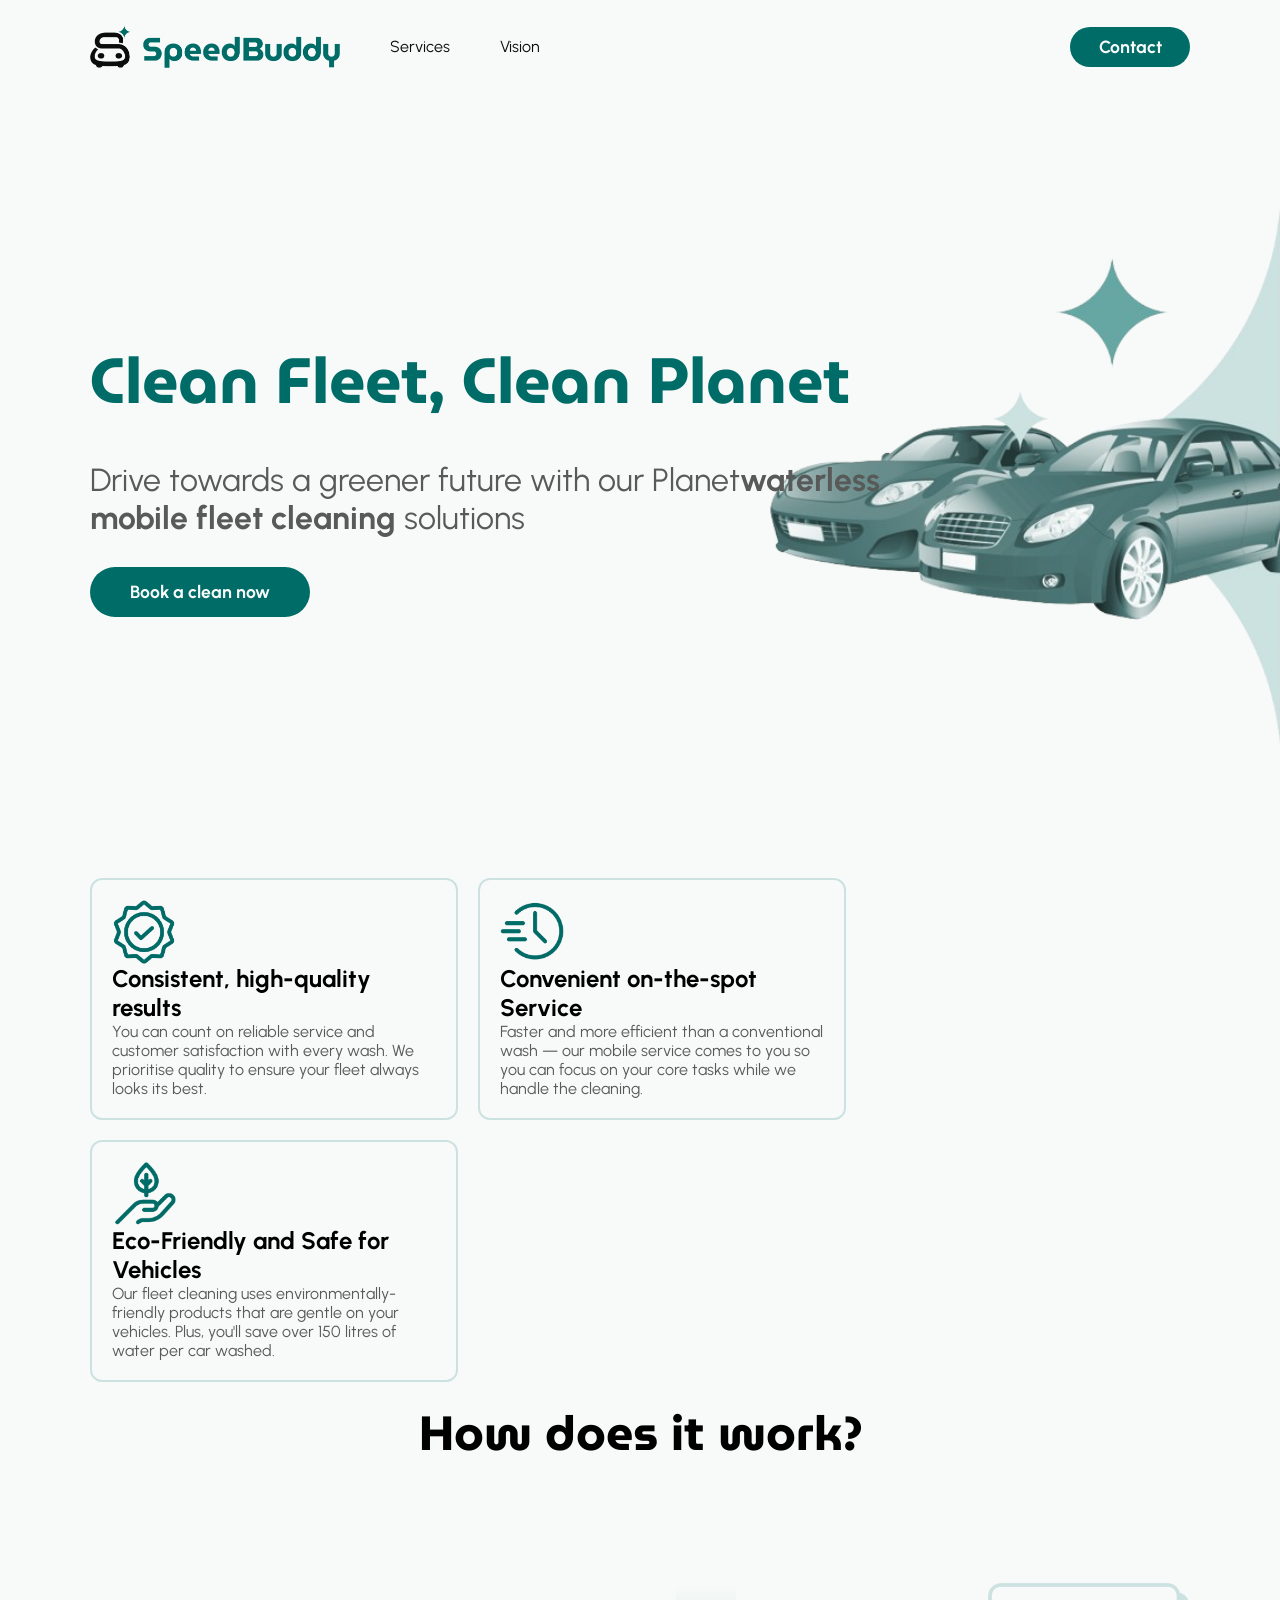
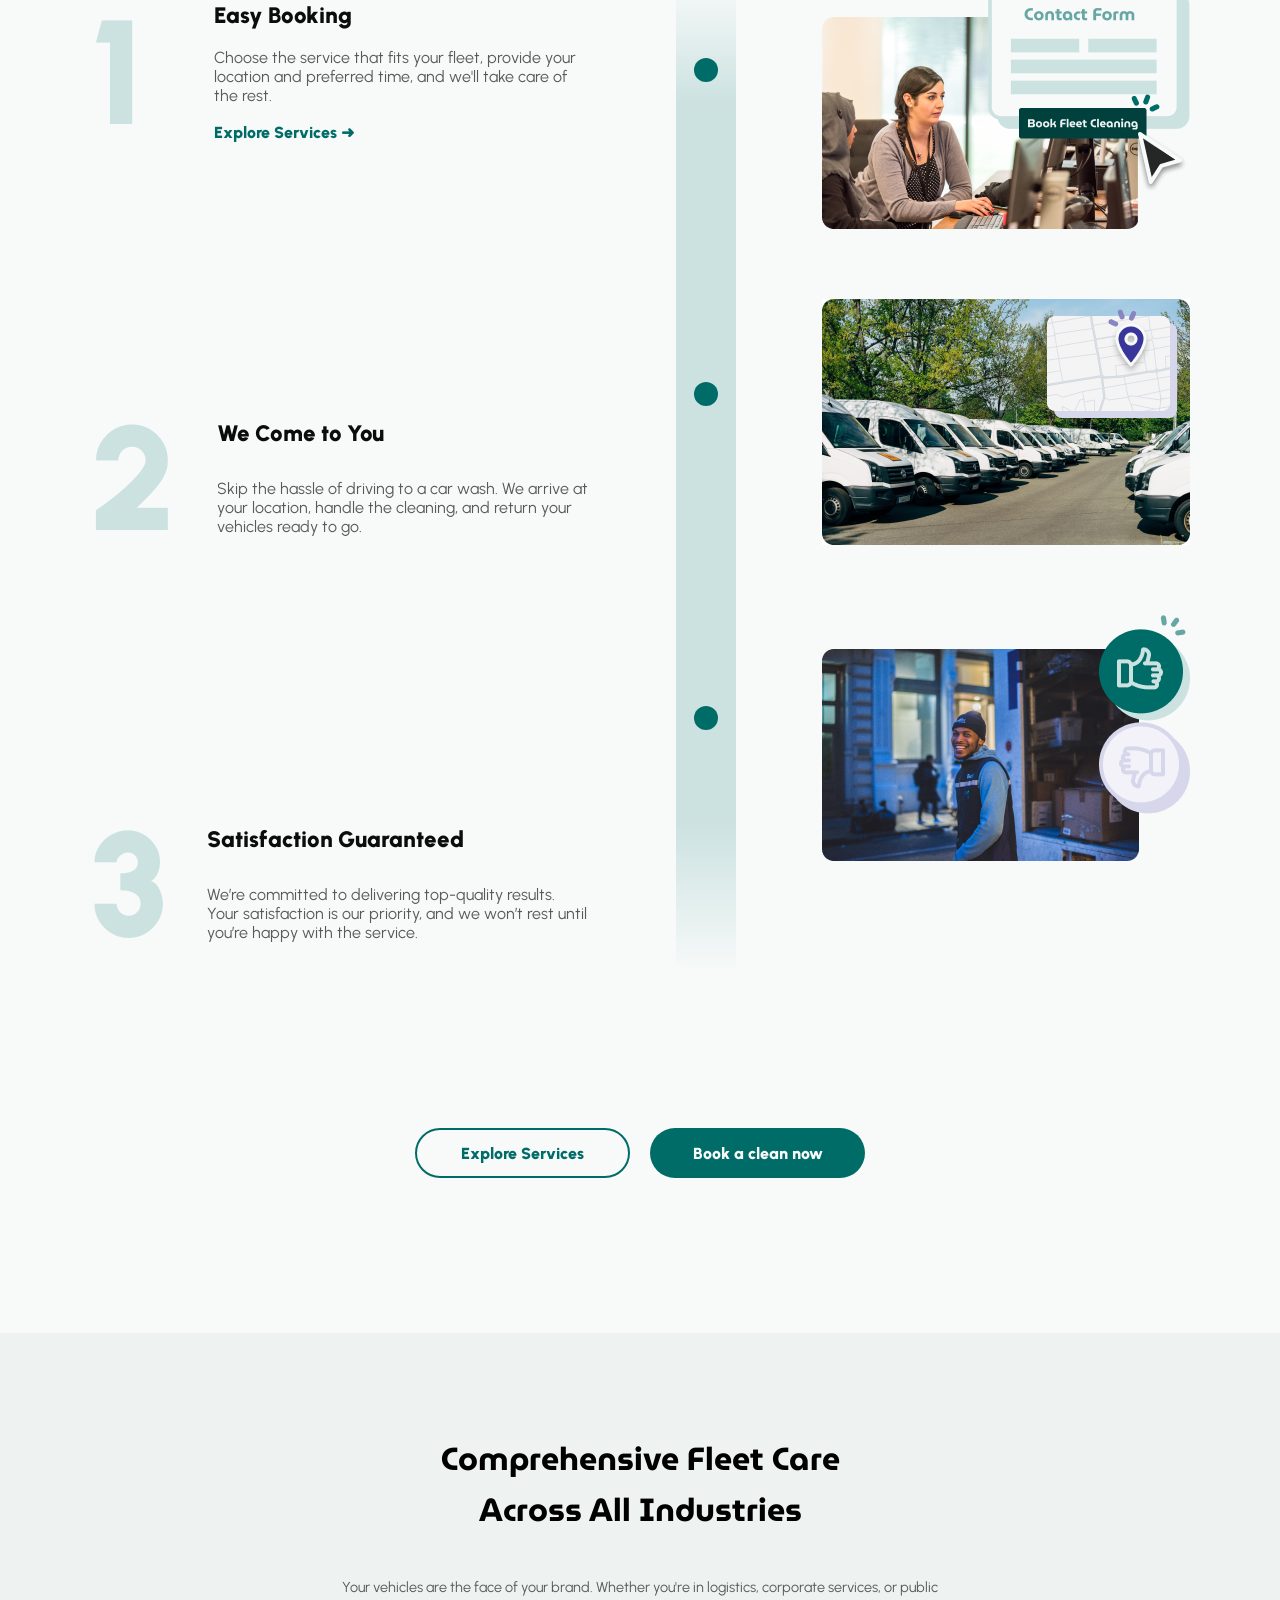
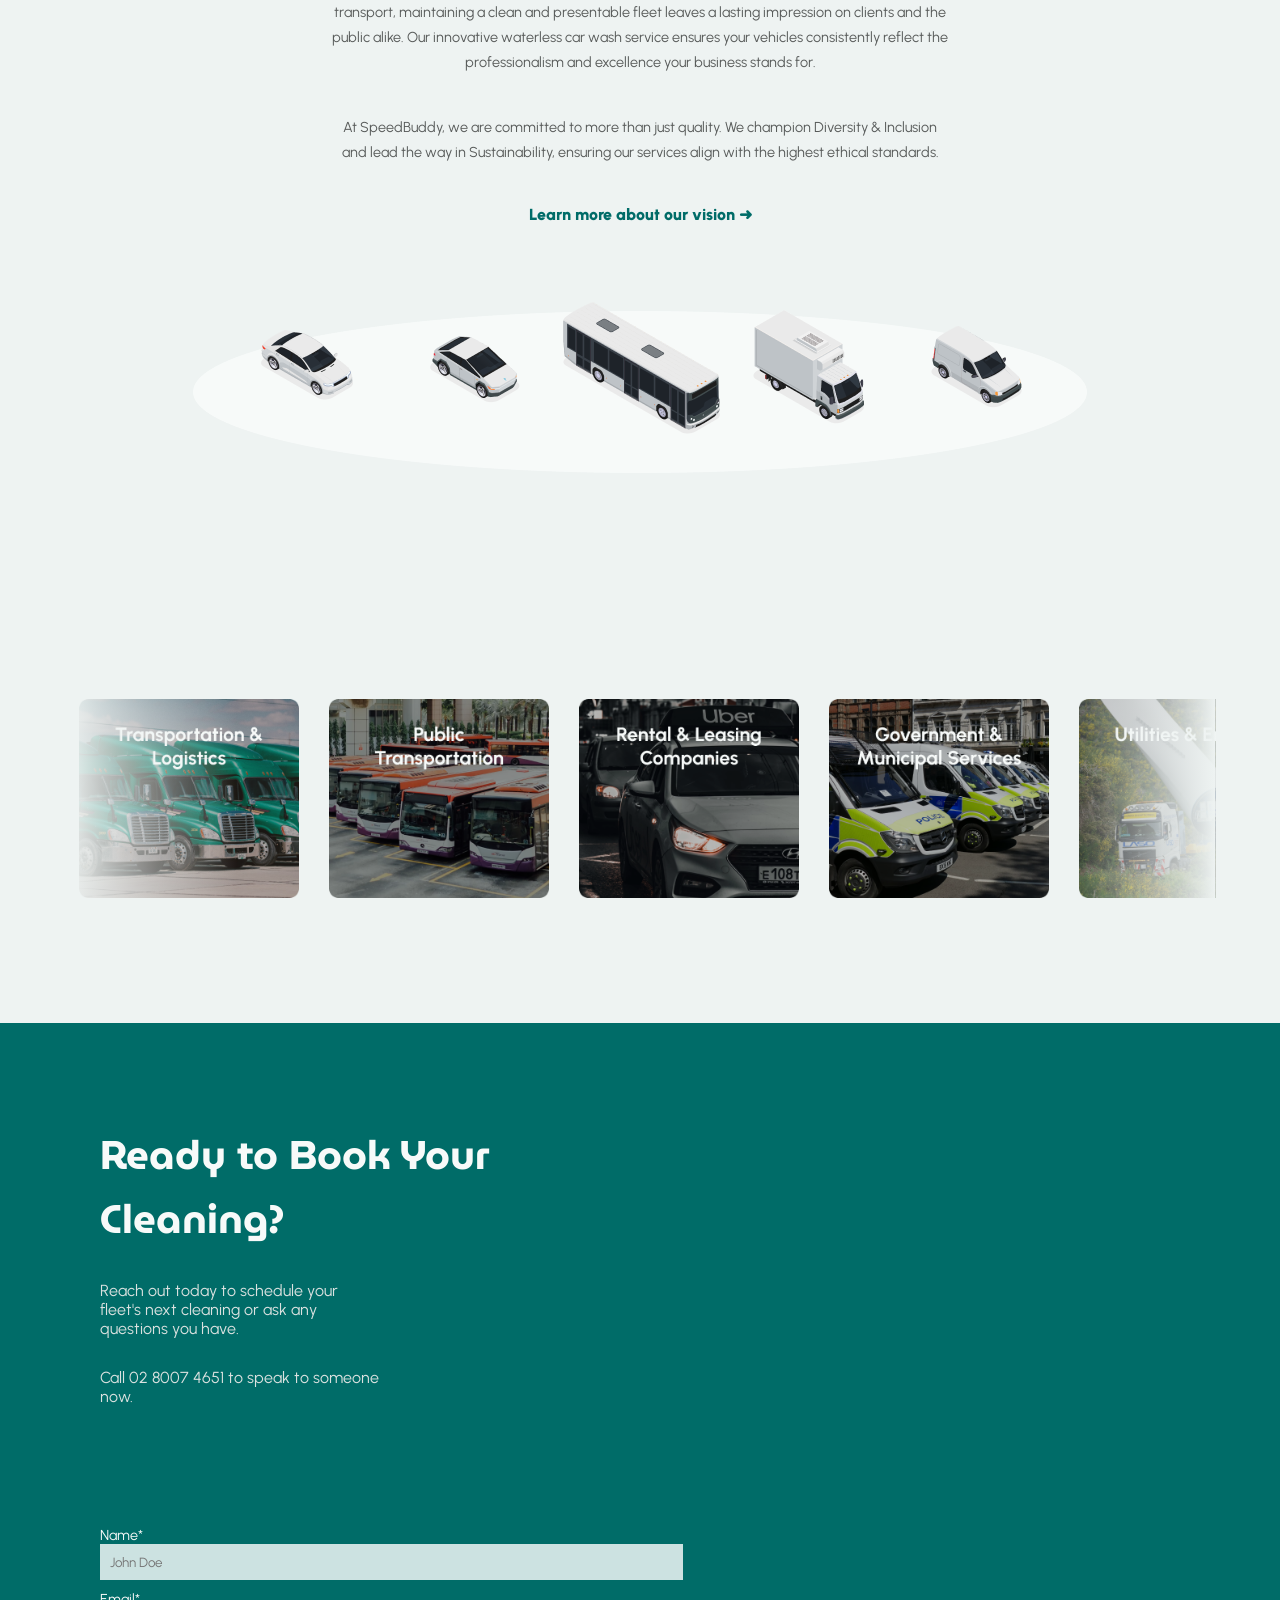
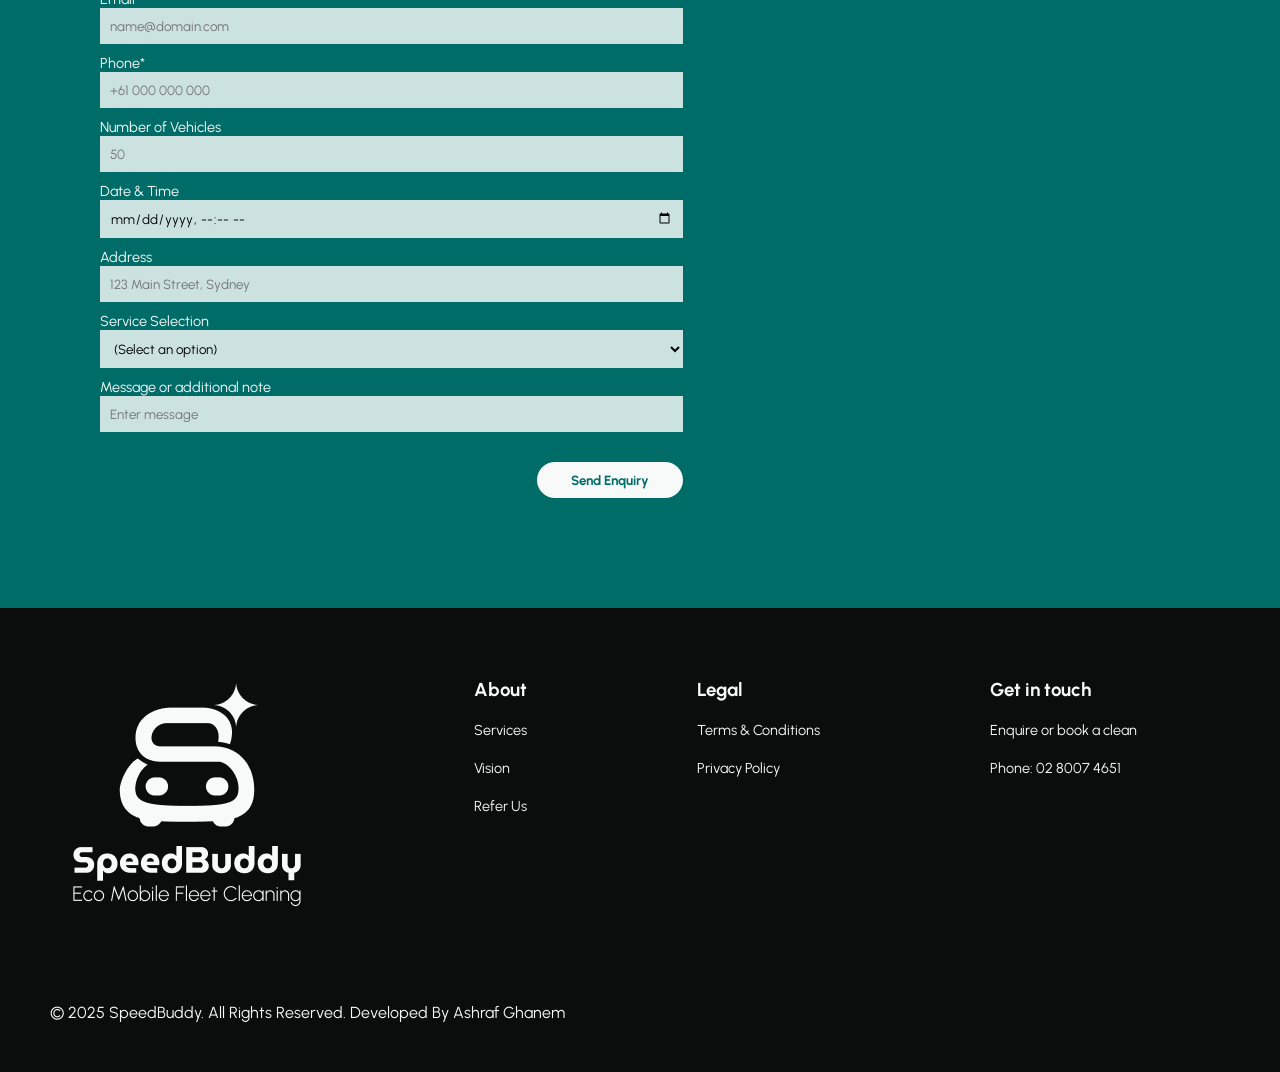
==== index.html @ 8500e8de "update copyright footer" ====
<!DOCTYPE html>
<html lang="en">
<head>
    <meta charset="UTF-8">
    <meta name="viewport" content="width=device-width, initial-scale=1.0">

    <!-- importing font from goolge fonts -->
     <!-- museoModerno AND urbanist -->
     <link rel="preconnect" href="https://fonts.googleapis.com">
     <link rel="preconnect" href="https://fonts.gstatic.com" crossorigin>
     <link href="https://fonts.googleapis.com/css2?family=MuseoModerno:ital,wght@0,100..900;1,100..900&family=Urbanist:ital,wght@0,100..900;1,100..900&display=swap" rel="stylesheet">

     <!-- css usage:
     --- font-family: "Urbanist", sans-serif;
     --- font-family: "MuseoModerno", sans-serif; -->


    <!-- main css file -->
      <link rel="stylesheet" href="CSS/index.css">

     <!-- favicon -->
      <link rel="shortcut icon" href="Assets/images/favicon.png" type="image/x-icon">

    <title>SpeedBuddy</title>
</head>
<body>
    <div id="container">
        <nav>
            <div>
                <img onclick="location.href = 'index.html';" style="cursor: pointer;" src="Assets/images/logo-colored.png" alt="SpeedBuddy-Logo">
                <ul>
                    <li><a href="Pages/services.html">Services</a></li>
                    <li><a href="Pages/vision.html">Vision</a></li>
                </ul>
            </div>
            <button onclick="location.href = 'Pages/contact.html';">Contact</button>
        </nav>

        <div id="hero">
            <div>
                <h1>Clean Fleet, Clean Planet</h1>
                <p>Drive towards a greener future with our Planet<span>waterless<br>mobile fleet cleaning</span> solutions</p>
                <button onclick="location.href = 'Pages/contact.html';">Book a clean now</button>
            </div>
            <img src="Assets/images/cars.png" alt="hero-bg" draggable="false">
        </div>

        <div id="cards">
            <div class="card">
                <img src="Assets/images/card-icon1.png" alt="card-icon">
                <h2>Consistent, high-quality results</h2>
                <p>You can count on reliable service and customer satisfaction with every wash. We prioritise quality to ensure your fleet always looks its best.</p>
            </div>
            <div class="card">
                <img src="Assets/images/card-icon2.png" alt="card-icon">
                <h2>Convenient on-the-spot Service</h2>
                <p>Faster and more efficient than a conventional wash — our mobile service comes to you so you can focus on your core tasks while we handle the cleaning.</p>
            </div>
            <div class="card">
                <img src="Assets/images/card-icon3.png" alt="card-icon">
                <h2>Eco-Friendly and Safe for Vehicles</h2>
                <p>Our fleet cleaning uses environmentally-friendly products that are gentle on your vehicles. Plus, you'll save over 150 litres of water per car washed.</p>
            </div>
        </div>

        <div id="sep">
            <h1>How does it work?</h1>
        </div>

        <div id="nums">
            <div id="texts">
                <div id="one">
                    <h1>1</h1>
                    <div>
                        <h3>Easy Booking</h3>
                        <p>Choose the service that fits your fleet, provide your location and preferred time, and we'll take care of the rest.</p>
                        <a href="Pages/services.html">Explore Services  ➜</a>
                    </div>
                </div>
                <div id="two">
                    <h1>2</h1>
                    <div>
                        <h3>We Come to You</h3>
                        <p>Skip the hassle of driving to a car wash. We arrive at your location, handle the cleaning, and return your vehicles ready to go.</p>
                    </div>
                </div>
                <div id="three">
                    <h1>3</h1>
                    <div>
                        <h3>Satisfaction Guaranteed</h3>
                        <p>We’re committed to delivering top-quality results. Your satisfaction is our priority, and we won’t rest until you’re happy with the service.</p>
                    </div>
                </div>
            </div>

            <div id="gradient">
                <div class="dot"></div>
                <div class="dot"></div>
                <div class="dot"></div>
            </div>

            <div id="images">
                <img src="Assets/images/image1.png" alt="one">
                <img src="Assets/images/image2.png" alt="two">
                <img src="Assets/images/image3.png" alt="three">
            </div>
        </div>


        <div id="mnums">
            <div id="mtexts">
                <div id="mone">
                    <img src="Assets/images/image1.png" alt="one">
                    <h1>1</h1>
                    <div>
                        <h3>Easy Booking</h3>
                        <p>Choose the service that fits your fleet, provide your location and preferred time, and we'll take care of the rest.</p>
                        <a href="Pages/services.html">Explore Services  ➜</a>
                    </div>
                </div>
                <div id="mtwo">
                    <img src="Assets/images/image2.png" alt="two">
                    <h1>2</h1>
                    <div>
                        <h3>We Come to You</h3>
                        <p>Skip the hassle of driving to a car wash. We arrive at your location, handle the cleaning, and return your vehicles ready to go.</p>
                    </div>
                </div>
                <div id="mthree">
                    <img src="Assets/images/image3.png" alt="three">
                    <h1>3</h1>
                    <div>
                        <h3>Satisfaction Guaranteed</h3>
                        <p>We’re committed to delivering top-quality results. Your satisfaction is our priority, and we won’t rest until you’re happy with the service.</p>
                    </div>
                </div>
            </div>
        </div>

        <div id="buttons">
            <button style="cursor: pointer;" onclick="location.href = 'Pages/services.html';" id="tp">Explore Services</button>
            <button style="cursor: pointer;" onclick="location.href = 'Pages/contact.html';" id="normal">Book a clean now</button>
        </div>
    </div>

    <div id="fleet">
        <h1>Comprehensive Fleet Care<br>Across All Industries</h1>
        <p>Your vehicles are the face of your brand. Whether you're in logistics, corporate services, or public transport, maintaining a clean and presentable fleet leaves a lasting impression on clients and the public alike. Our innovative waterless car wash service ensures your vehicles consistently reflect the professionalism and excellence your business stands for.</p>
        <p>At SpeedBuddy, we are committed to more than just quality. We champion Diversity & Inclusion and lead the way in Sustainability, ensuring our services align with the highest ethical standards.</p>
        <a href="Pages/vision.html">Learn more about our vision  ➜</a>
        <img src="Assets/images/v.png" alt="fleet">
    </div>

    <div id="slide-wrapper">
        <div id="slider">
            <div id="slider-track">
                <div class="slide"><img draggable="false" src="Assets/images/slide1.png" alt="slide1"></div>
                <div class="slide"><img draggable="false" src="Assets/images/slide2.png" alt="slide2"></div>
                <div class="slide"><img draggable="false" src="Assets/images/slide3.png" alt="slide3"></div>
                <div class="slide"><img draggable="false" src="Assets/images/slide4.png" alt="slide4"></div>
                <div class="slide"><img draggable="false" src="Assets/images/slide5.png" alt="slide5"></div>
                <div class="slide"><img draggable="false" src="Assets/images/slide6.png" alt="slide6"></div>
                <div class="slide"><img draggable="false" src="Assets/images/slide7.png" alt="slide7"></div>
                <div class="slide"><img draggable="false" src="Assets/images/slide8.png" alt="slide8"></div>
                <div class="slide"><img draggable="false" src="Assets/images/slide1.png" alt="slide1"></div>
                <div class="slide"><img draggable="false" src="Assets/images/slide2.png" alt="slide2"></div>
                <div class="slide"><img draggable="false" src="Assets/images/slide3.png" alt="slide3"></div>
                <div class="slide"><img draggable="false" src="Assets/images/slide4.png" alt="slide4"></div>
                <div class="slide"><img draggable="false" src="Assets/images/slide5.png" alt="slide5"></div>
                <div class="slide"><img draggable="false" src="Assets/images/slide6.png" alt="slide6"></div>
                <div class="slide"><img draggable="false" src="Assets/images/slide7.png" alt="slide7"></div>
                <div class="slide"><img draggable="false" src="Assets/images/slide8.png" alt="slide8"></div>
            </div>
        </div>
    </div>

    <div id="book">
        <div id="bookText">
            <h1>Ready to Book Your Cleaning?</h1>
            <p>Reach out today to schedule your fleet's next cleaning or ask any questions you have.</p>
            <p>Call 02 8007 4651 to speak to someone now.</p>
        </div>

        <form action="" method="post">
            <div>
                <label for="name">Name*</label>
                <input required placeholder="John Doe" type="text" name="name">
            </div>
            <div id="email-phone">
                <label for="email">Email*</label>
                <input required type="email" name="email" placeholder="name@domain.com">

                <label for="phone">Phone*</label>
                <input required type="text" placeholder="+61 000 000 000" name="phone">
            </div>
            <div id="vnum">
                <label for="numberOfVehicles">Number of Vehicles</label>
                <input type="text" name="numberOfVehicles" placeholder="50">

                <label for="datetime">Date & Time</label>
                <input type="datetime-local">
            </div>
            <div>
                <label for="address">Address</label>
                <input type="text" name="adress" placeholder="123 Main Street, Sydney">
            </div>
            <div>
                <label for="service">Service Selection</label>
                <select name="service">
                    <option value="Select an option">(Select an option)</option>
                </select>
            </div>
            <div>
                <label for="msg">Message or additional note</label>
                <input type="text" name="msg" placeholder="Enter message">
            </div>
            <input type="submit" value="Send Enquiry" name="submit">
        </form>
    </div>

    <footer>
        <div id="footerDiv">
            <img src="Assets/images/Logo-Vertical-Slogan.png" alt="logo">
            <div>
                <h3>About</h3>
                <ul>
                    <li><a href="Pages/services.html">Services</a></li>
                    <li><a href="Pages/vision.html">Vision</a></li>
                    <li>Refer Us</li>
                </ul>
            </div>
            <div>
                <h3>Legal</h3>
                <ul>
                    <li><a href="">Terms & Conditions</a></li>
                    <li><a href="">Privacy Policy</a></li>
                </ul>
            </div>
            <div>
                <h3>Get in touch</h3>
                <ul>
                    <li>Enquire or book a clean</li>
                    <li>Phone: 02 8007 4651</li>
                </ul>
            </div>
        </div>
        <p>© 2025 SpeedBuddy. All Rights Reserved. Developed By Ashraf Ghanem</p>
    </footer>
</body>
</html>
---- CSS/index.css ----
/* restore to defaults */
*{
    padding: 0;
    margin: 0;
    box-sizing: border-box;
    font-family: "Urbanist", sans-serif;
}

body{
    background-color: #F7FAF9;
}

#container{
    padding: 25px 90px 0 90px;
}

#mnums{
    display: none;
}

nav img{
    width: 250px;
}

nav{
    display: flex;
    width: 100%;
    justify-content: space-between;
    align-items: center;
}

nav div{
    display: flex;
    gap: 50px;
    align-items: center;
}

nav div ul{
    display: flex;
    list-style: none;
    gap: 50px;
    align-items: center;
}

nav a{
    color: #0A0D0C;
    font-weight: normal;
    text-decoration: none;
}

nav a:hover{
    text-decoration: underline;
}

nav button{
    color: #F7FAF9;
    background-color: #006C68;
    border: none;
    font-weight: bold;
    width: 120px;
    height: 40px;
    border-radius: 100px;
    cursor: pointer;
    font-size: 1.1em;
}

#hero{
    height: 90vh;
    display: flex;
    align-items: center;
}

#hero img{
    position: absolute;
    width: 40%;
    right: 0;
}

#hero h1{
    font-family: "MuseoModerno", sans-serif;
    color: #006C68;
    font-weight: bold;
    font-size: 4em;
    z-index: 2;
}

#hero p{
    font-size: 2em;
    color: #575A59;
    z-index: 2;
}

#hero p span{
    font-weight: bold;
}

#hero button{
    color: #F7FAF9;
    background-color: #006C68;
    border: none;
    font-weight: bold;
    width: 220px;
    height: 50px;
    border-radius: 100px;
    cursor: pointer;
    font-size: 1.1em;
}

#hero div{
    display: flex;
    flex-direction: column;
    gap: 30px;
}

#cards{
    width: 100%;
    height: 45vh;
    display: flex;
    gap: 20px;
    flex-wrap: wrap;
}

.card{
    border: 2px solid #CCE2E1;
    padding: 20px;
    border-radius: 12px;
    width: 368px;
    display: flex;
    flex-direction: column;
    justify-content: space-between;
}

.card img{
    width: 64px;
}

.card h1{
    color: #0A0D0C;
}

.card p{
    color: #575A59;
}

#sep{
    height: 300px;
    display: flex;
    justify-content: center;
    align-items: center;
}

#sep h1{
    font-family: "MuseoModerno", sans-serif;
    font-size: 3em;
}

#nums{
    display: flex;
    justify-content: space-between;
}

#one, #two, #three{
    display: flex;
    width: 500px;
}

#texts h1{
    user-select: none;
    color: #CCE2E1;
    font-weight: 900;
    font-size: 148px;
}

#texts p{
    color: #575A59;
}

#texts h3{
    color: #0A0D0C;
    font-weight: 900;
    font-size: 1.4em;
}

#texts{
    display: flex;
    flex-direction: column;
    justify-content: space-between;
}

#one div{
    display: flex;
    flex-direction: column;
    justify-content: space-evenly;
    margin-left: 70px;
}

#two div{
    display: flex;
    flex-direction: column;
    justify-content: space-evenly;
    margin-left: 40px;
}

#three div{
    display: flex;
    flex-direction: column;
    justify-content: space-evenly;
    margin-left: 40px;
}

#images img{
    width: 368px;
    height: 246px;
}

#gradient{
    background: rgb(204,226,225);
    background: linear-gradient(0deg, rgba(204,226,225,0) 0%, rgba(204,226,225,1) 15%, rgba(204,226,225,1) 88%, rgba(204,226,225,0) 100%);
    height: 110vh;
    width: 60px;
    display: flex;
    flex-direction: column;
    align-items: center;
    gap: 290px;
    padding-top: 70px;
}

#images{
    display: flex;
    flex-direction: column;
    gap: 70px;
}

.dot{
    width: 24px;
    height: 24px;
    background-color: #006C68;
    margin: 5px;
    border-radius: 100px;
}

#mnums a{
    color: #006C68;
    text-decoration: none;
    font-weight: 900;
}

#nums a{
    color: #006C68;
    text-decoration: none;
    font-weight: 900;
}

#buttons{
    display: flex;
    width: 100%;
    height: 40vh;
    justify-content: center;
    align-items: center;
    gap: 20px;
    flex-wrap: wrap;
}

#buttons #normal{
    background-color: #006C68;
    border: none;
    border-radius: 100px;
    color: #F7FAF9;
    width: 215px;
    height: 50px;
    font-weight: 900;
    font-size: 1em;
}

#buttons #tp{
    background-color: transparent;
    border: solid 2px #006C68;
    border-radius: 100px;
    color: #006C68;
    width: 215px;
    height: 50px;
    font-weight: 900;
    font-size: 1em;
}

#fleet{
    background-color: #EEF3F2;
    display: flex;
    justify-content: center;
    align-items: center;
    flex-direction: column;
    padding: 100px 200px;
    gap: 40px;
    text-align: center;
}

#fleet h1{
    font-family: "MuseoModerno", sans-serif;
}

#fleet p{
    color: #575A59;
    width: 70%;
    line-height: 25px;
    font-size: .9em;
}

#fleet a{
    color: #006C68;
    text-decoration: none;
    font-weight: 900;
}

#slide-wrapper{
    display: grid;
    place-items: center;
    background-color: #eef3f2;
    min-height: 50vh;
}

#slider{
    display: grid;
    place-items: center;
    position: relative;
    width: 90%;
    height: 250px;
    overflow: hidden;
}

#slider-track{
    display: flex;
    width: calc(250px * 16);
    animation: scroll 40s linear infinite;
}

.slide{
    height: 200px;
    width: 250px;
    display: flex;
    align-items: center;
    padding: 15px;
}

.slide img{
    width: 100%;
}

#slider::before, #slider::after{
    background: linear-gradient(to right, rgba(238, 243, 242, 1) 0%, rgba(238, 243, 242, 0) 100%);
    content: "";
    height: 100%;
    position: absolute;
    width: 15%;
    z-index: 3;
}

#slider::before{
    left: 0;
    top: 0;
}

#slider::after{
    right: 0;
    top: 0;
    transform: rotate(180deg);
}

@keyframes scroll {
    0%{
        transform: translateX(0);
    }

    100%{
        transform: translateX(calc(-250px * 8));
    }
}

#book{
    background-color: #006C68;
    color: #F7FAF9;
    display: flex;
    padding: 100px;
    gap: 120px;
    flex-wrap: wrap;
}

#book #bookText{
    width: 400px;
    display: flex;
    flex-direction: column;
    gap: 30px;
}

#bookText h1{
    font-family: "MuseoModerno", sans-serif;
    font-size: 2.5em;
}

#bookText p{
    width: 70%;
    color: #DBE2E0;
}

form{
    display: flex;
    flex-direction: column;
    width: 54%;
}

form div{
    display: flex;
    flex-direction: column;
    width: 100%;
}

form input, select{
    margin-bottom: 10px;
    background-color: #CCE2E1;
    border: none;
    padding: 10px;
}

form label{
    color: #F7FAF9;
    font-size: .9em;
}

input[type=submit]{
    color: #006C68;
    font-weight: bold;
    background-color: #F7FAF9;
    border-radius: 100px;
    cursor: pointer;
    width: 25%;
    margin-top: 20px;
    position: relative;
    left: 75%;
}

footer{
    background-color: #0A0D0C;
    color: #F7FAF9;
    display: flex;
    flex-direction: column;
    gap: 70px;
    padding: 50px;
}

#footerDiv{
    display: flex;
    flex-wrap: wrap;
    gap: 130px;
}

#footerDiv div{
    padding: 20px;

}

#footerDiv ul li{
    list-style: none;
    margin-top: 20px;
    color: #F7FAF9;
    font-size: 0.9em;
}

#footerDiv ul li a{
    color: #F7FAF9;
    text-decoration: none;
}








@media only screen and (max-width:900px) {
    #container{
        padding: 18px;
    }

    nav img{
        width: 150px;
    }

    nav div ul{
        display: none;
    }

    #hero h1{
        font-size: 2.5em;
        text-align: center;
    }

    #hero p{
        font-size: 1.2em;
        text-align: center;
    }

    #hero div{
        justify-content: center;
        align-items: center;
    }

    #hero img{
        top: 72%;
        width: 300px;
    }

    #cards{
        margin-top: 100px;
    }

    #sep{
        margin-top: 500px;
    }

    #sep h1{
        font-size: 2.3em;
    }

    #nums{
        display: none;
    }

    #mnums{
        display: flex;
    }

    #mone div{
        display: flex;
        flex-direction: column;
        justify-content: space-evenly;
        margin-left: 40px;
        margin-top: 13px;
        margin-bottom: 50px;
    }
    
    #mtwo div{
        display: flex;
        flex-direction: column;
        justify-content: space-evenly;
        margin-left: 50px;
        margin-top: 13px;
        margin-bottom: 50px;
    }
    
    #mthree div{
        display: flex;
        flex-direction: column;
        justify-content: space-evenly;
        margin-left: 40px;
        margin-top: 13px;
        margin-bottom: 50px;
    }

    
    #mtexts h1{
        user-select: none;
        color: #CCE2E1;
        font-weight: 900;
        font-size: 64px;
        position: absolute;
    }
    
    #mtexts p{
        color: #575A59;
        width: 250px;
        padding: 10px 0 10px 0;
    }
    
    #mtexts h3{
        color: #0A0D0C;
        font-weight: 900;
        font-size: 1.4em;
    }

    #mtexts img{
        width: 328px;
        height: 219px;
    }

    #fleet{
        padding: 20px 0 0 0;
    }

    #fleet h1{
        font-size: 1.2em;
    }

    #fleet img{
        width: 90%;
    }

    #book{
        padding: 20px;
    }

    form{
        width: 100%;
    }

    input[type=submit]{
        width: 100%;
        left: 0;
    }

    #footerDiv{
        gap: 20px;
    }
}
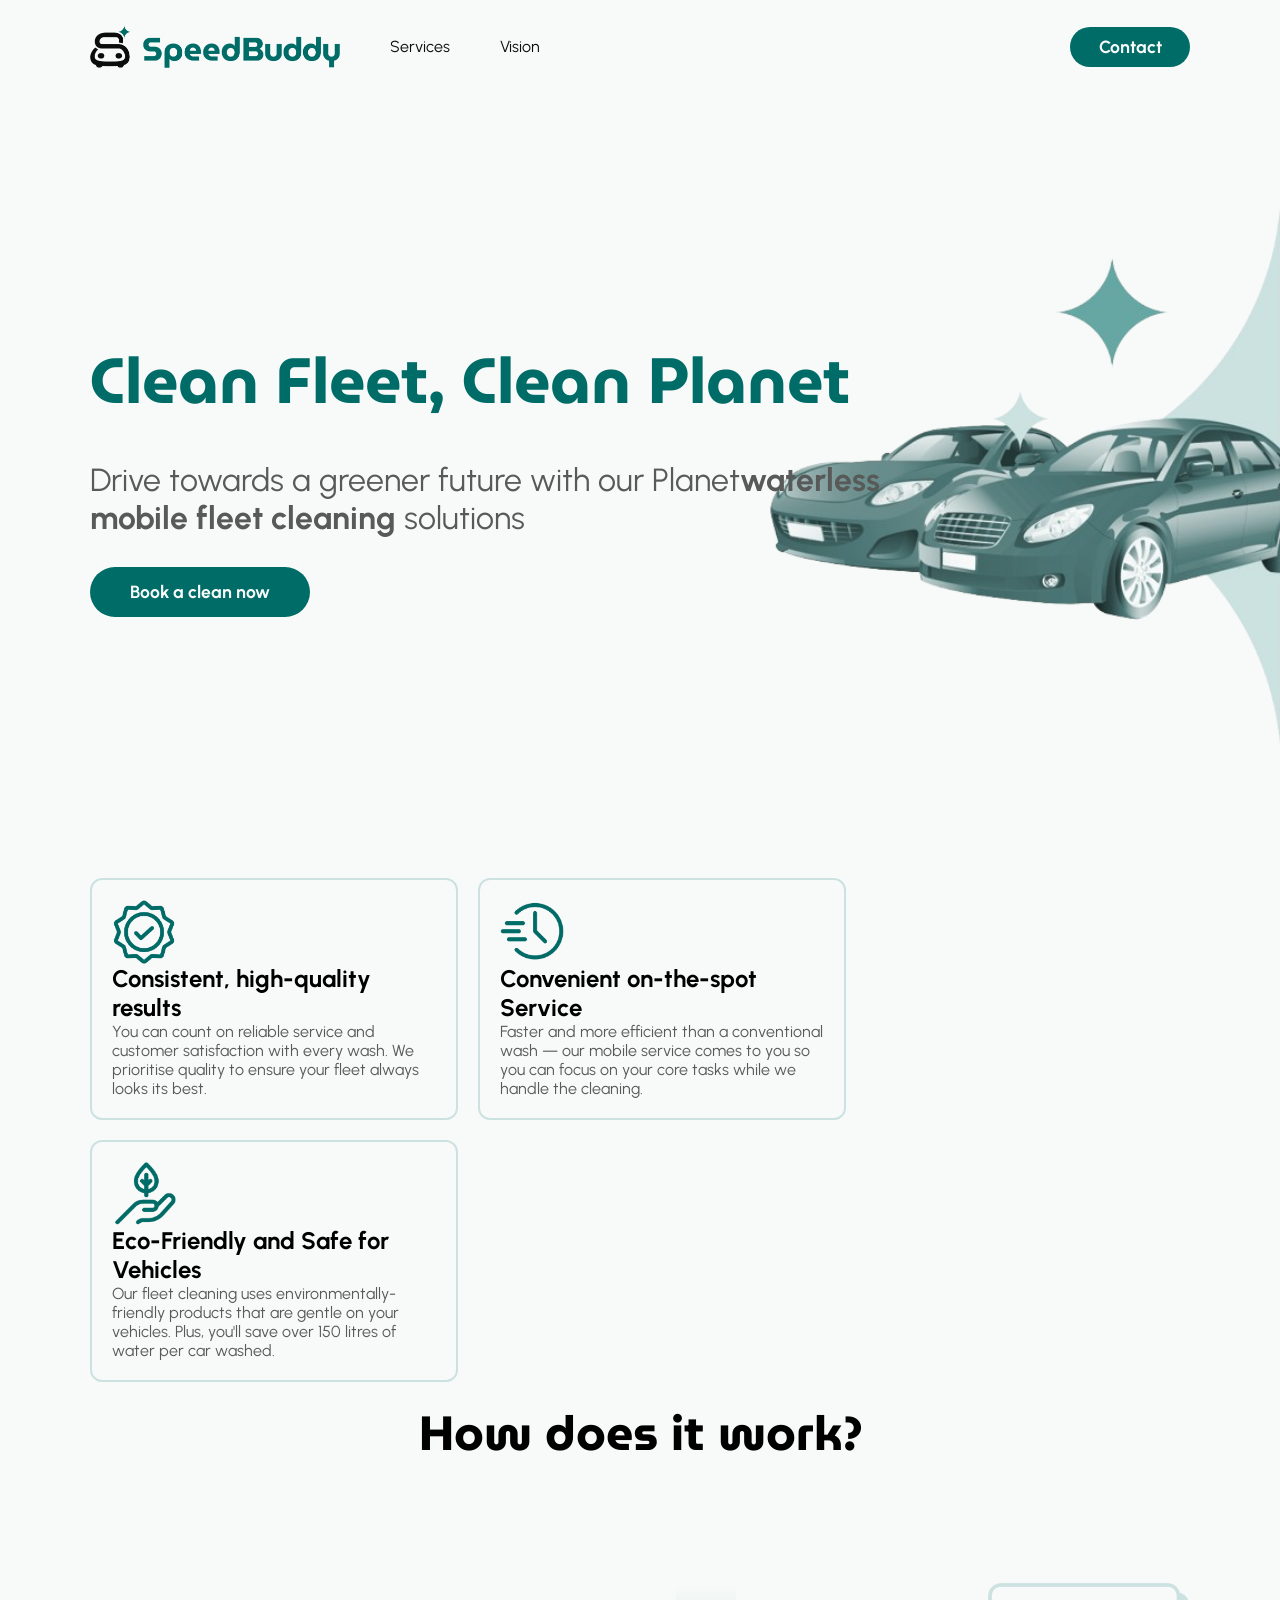
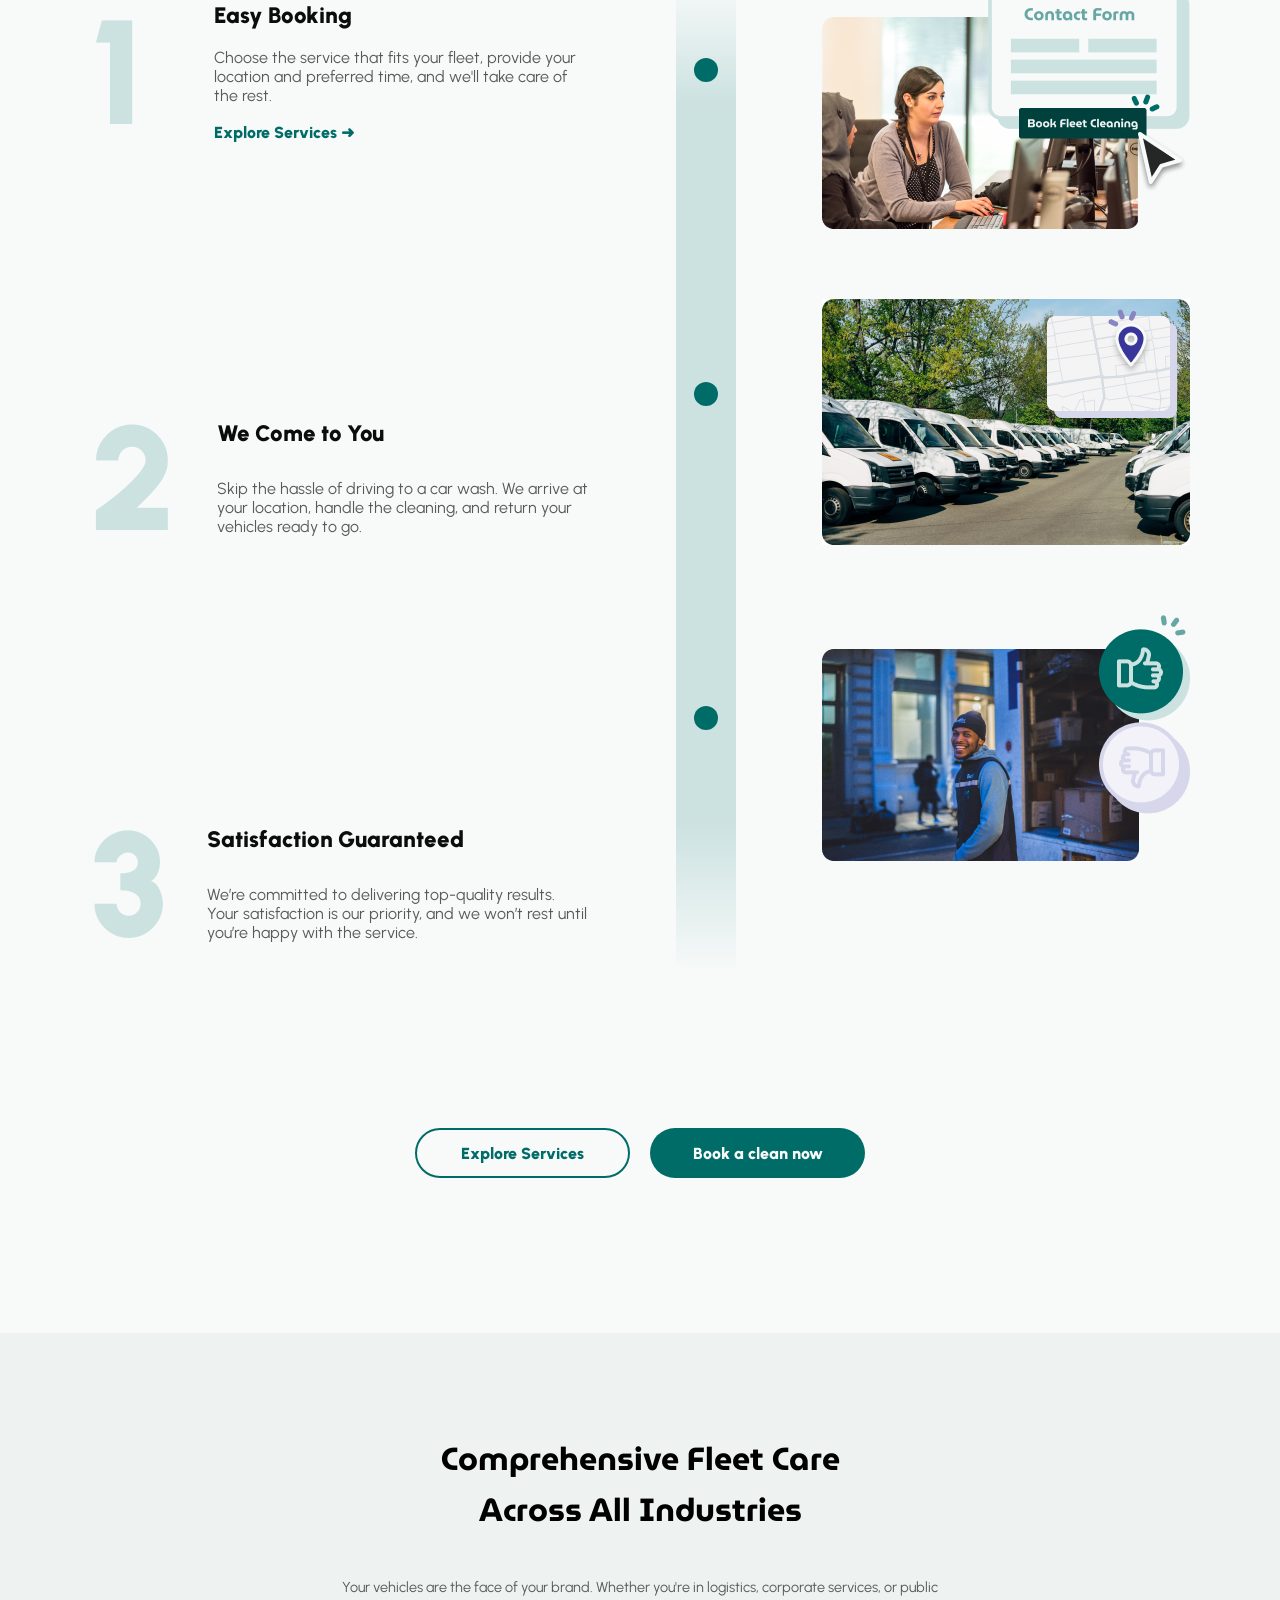
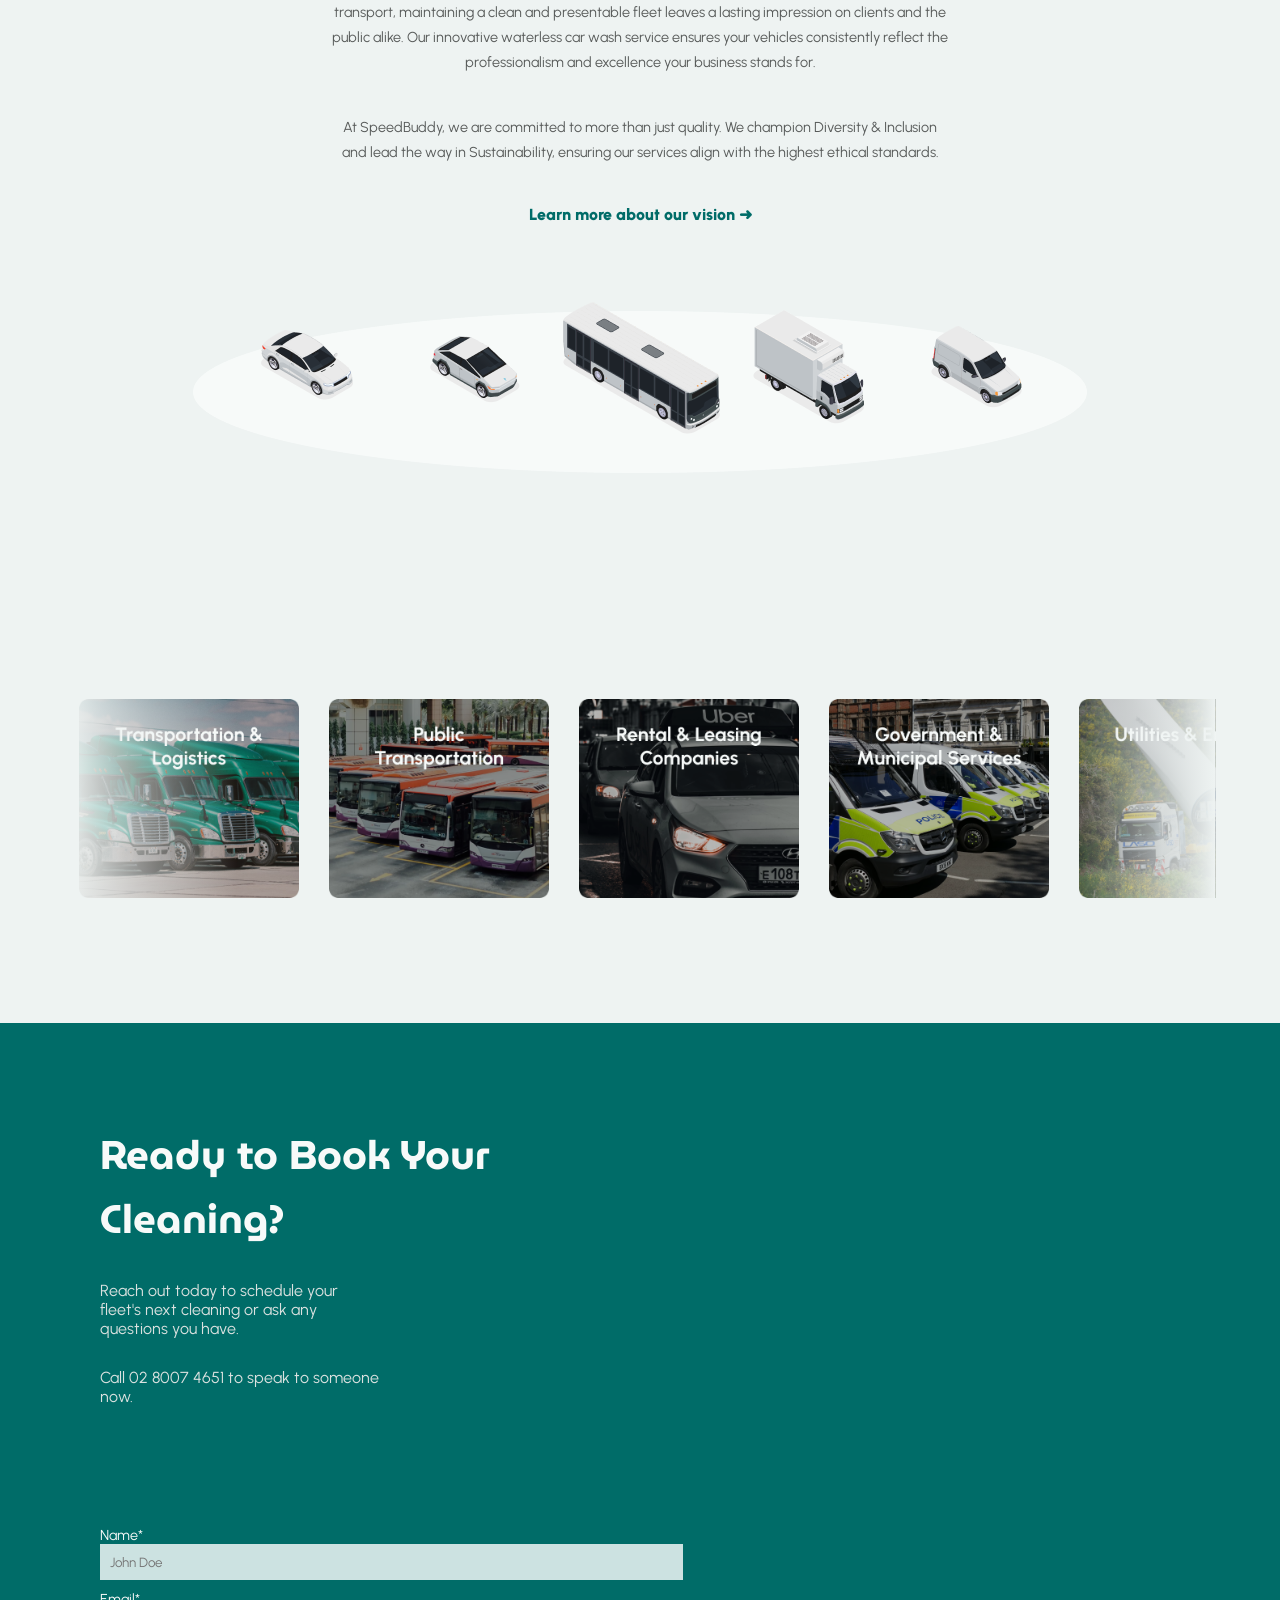
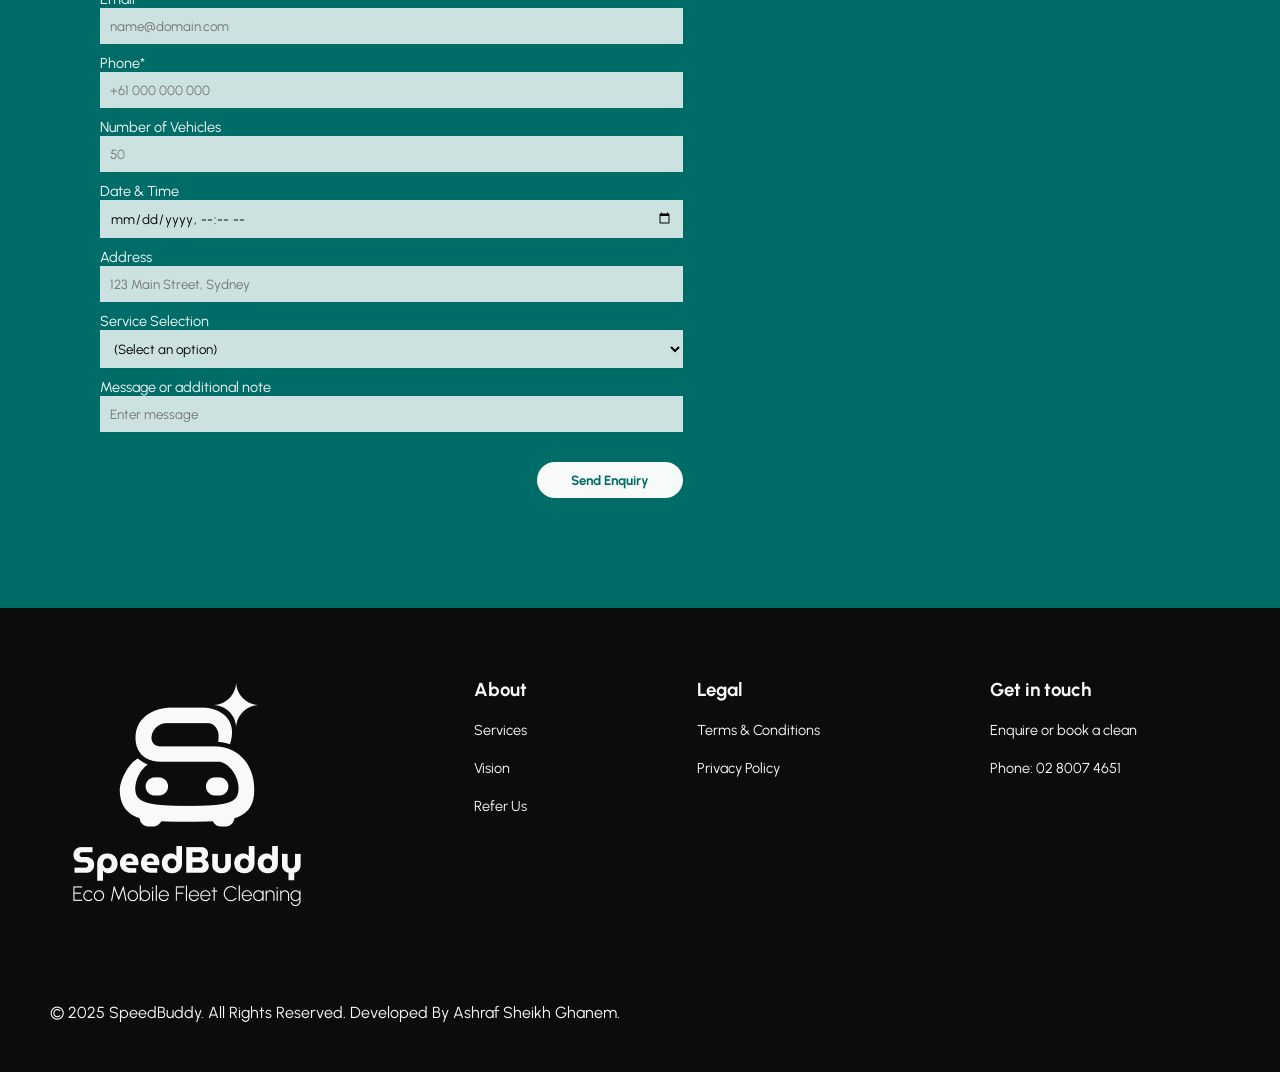
==== commit e09b29fa: "updateFooter copyright" ====
--- a/index.html
+++ b/index.html
@@ -244,7 +244,7 @@
                 </ul>
             </div>
         </div>
-        <p>© 2025 SpeedBuddy. All Rights Reserved. Developed By Ashraf Ghanem</p>
+        <p>© 2025 SpeedBuddy. All Rights Reserved. Developed By Ashraf Sheikh Ghanem.</p>
     </footer>
 </body>
 </html>
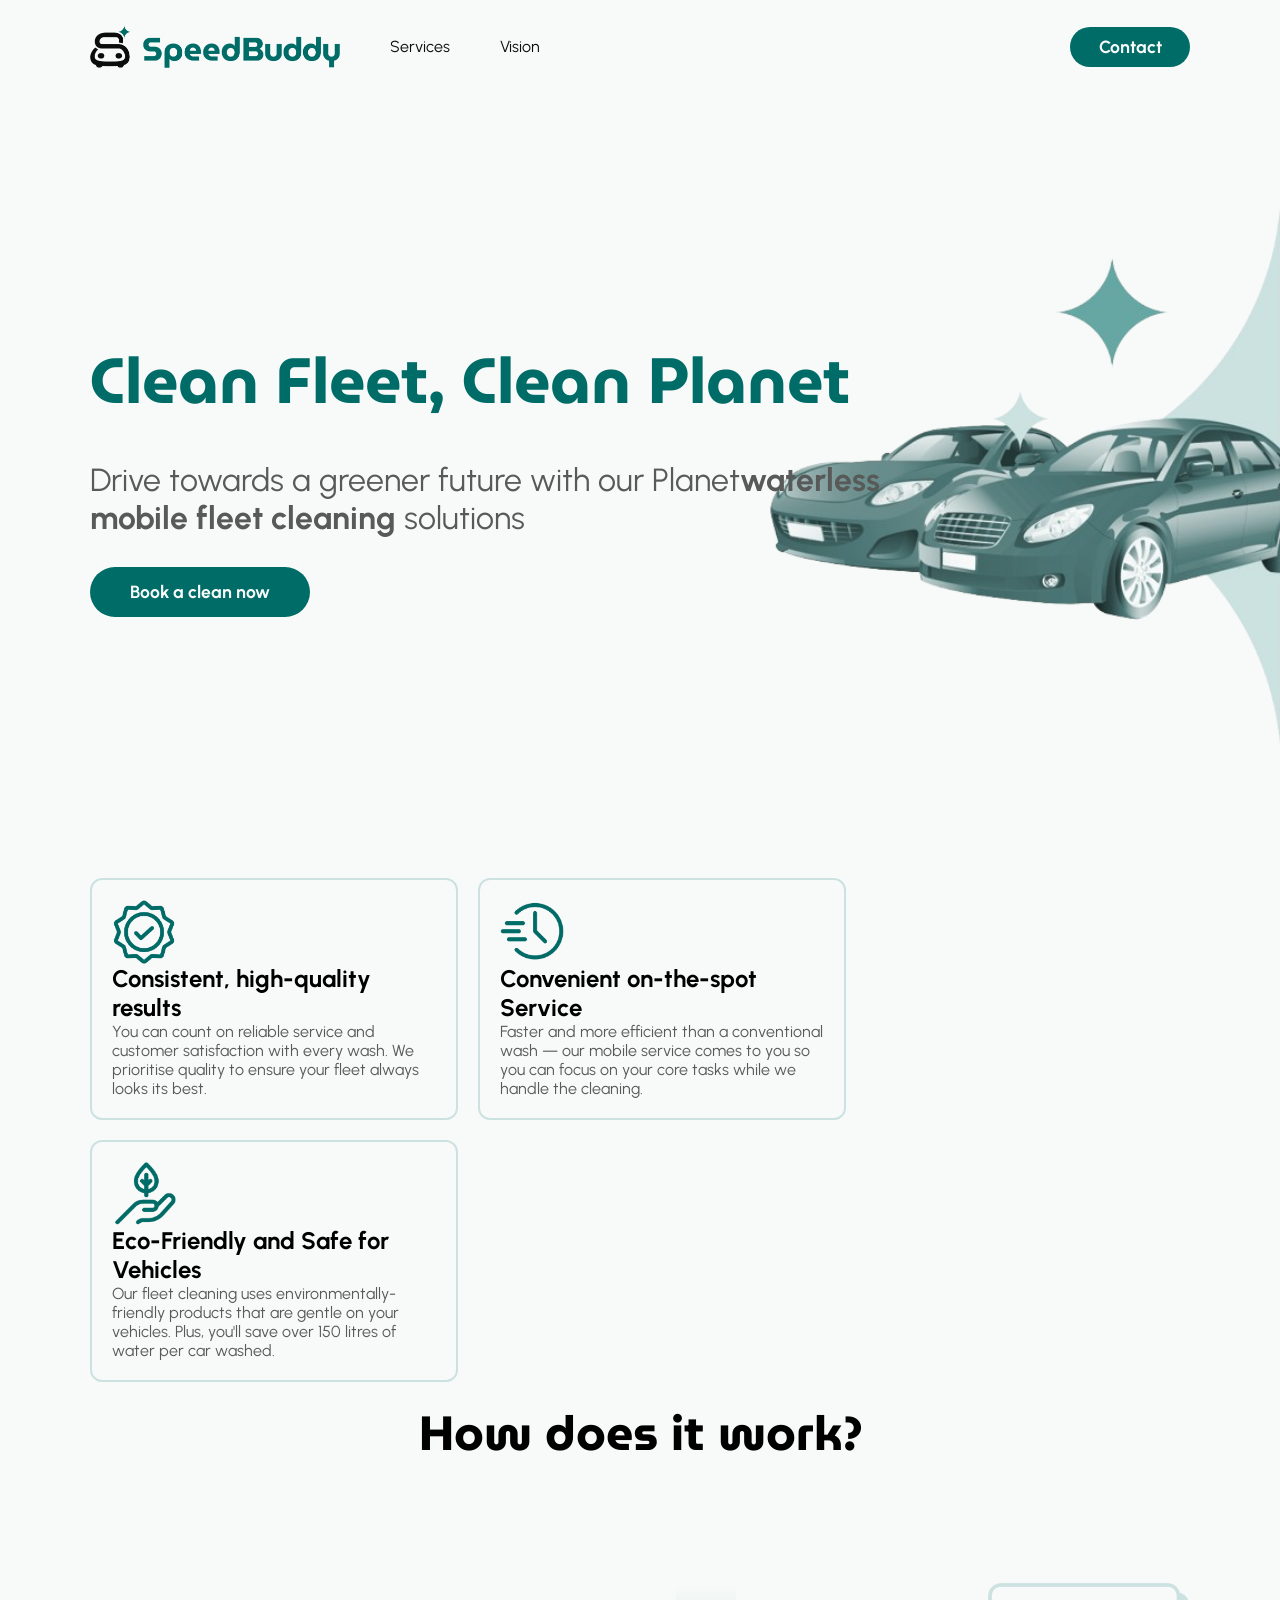
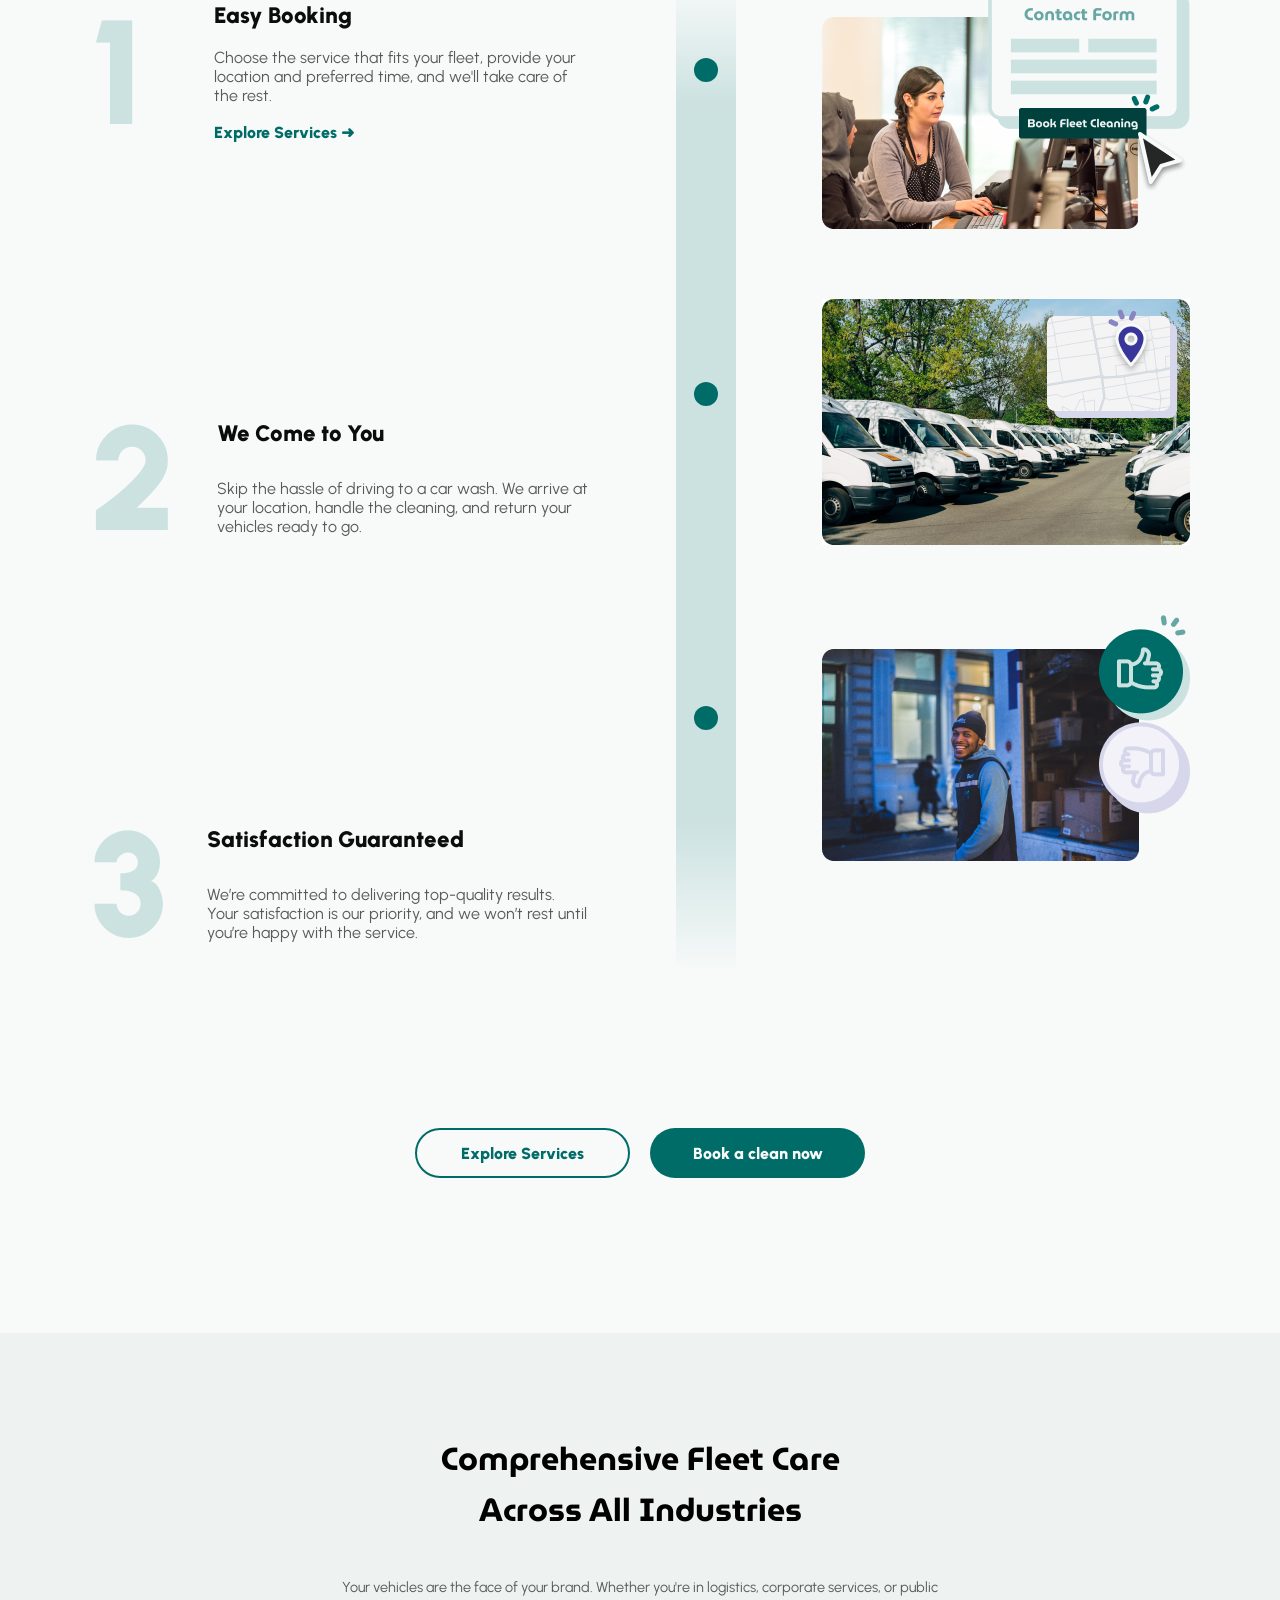
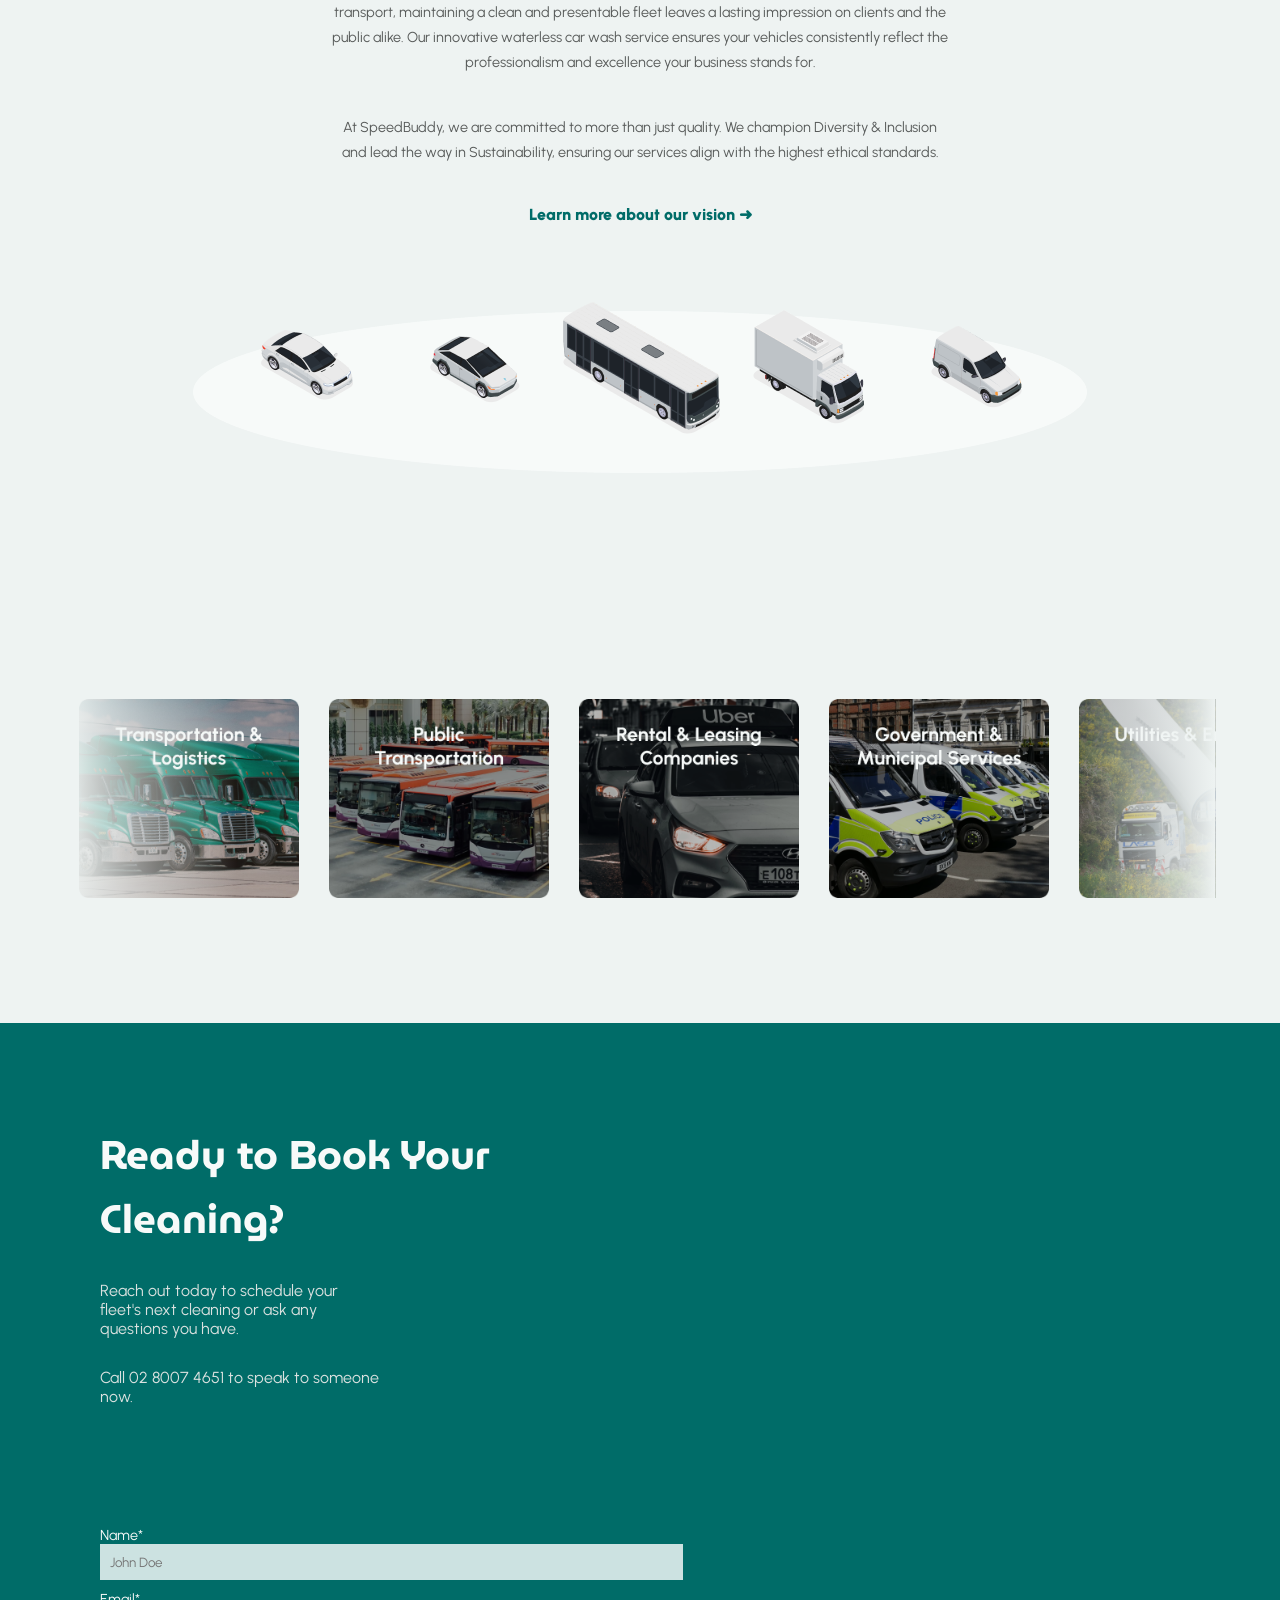
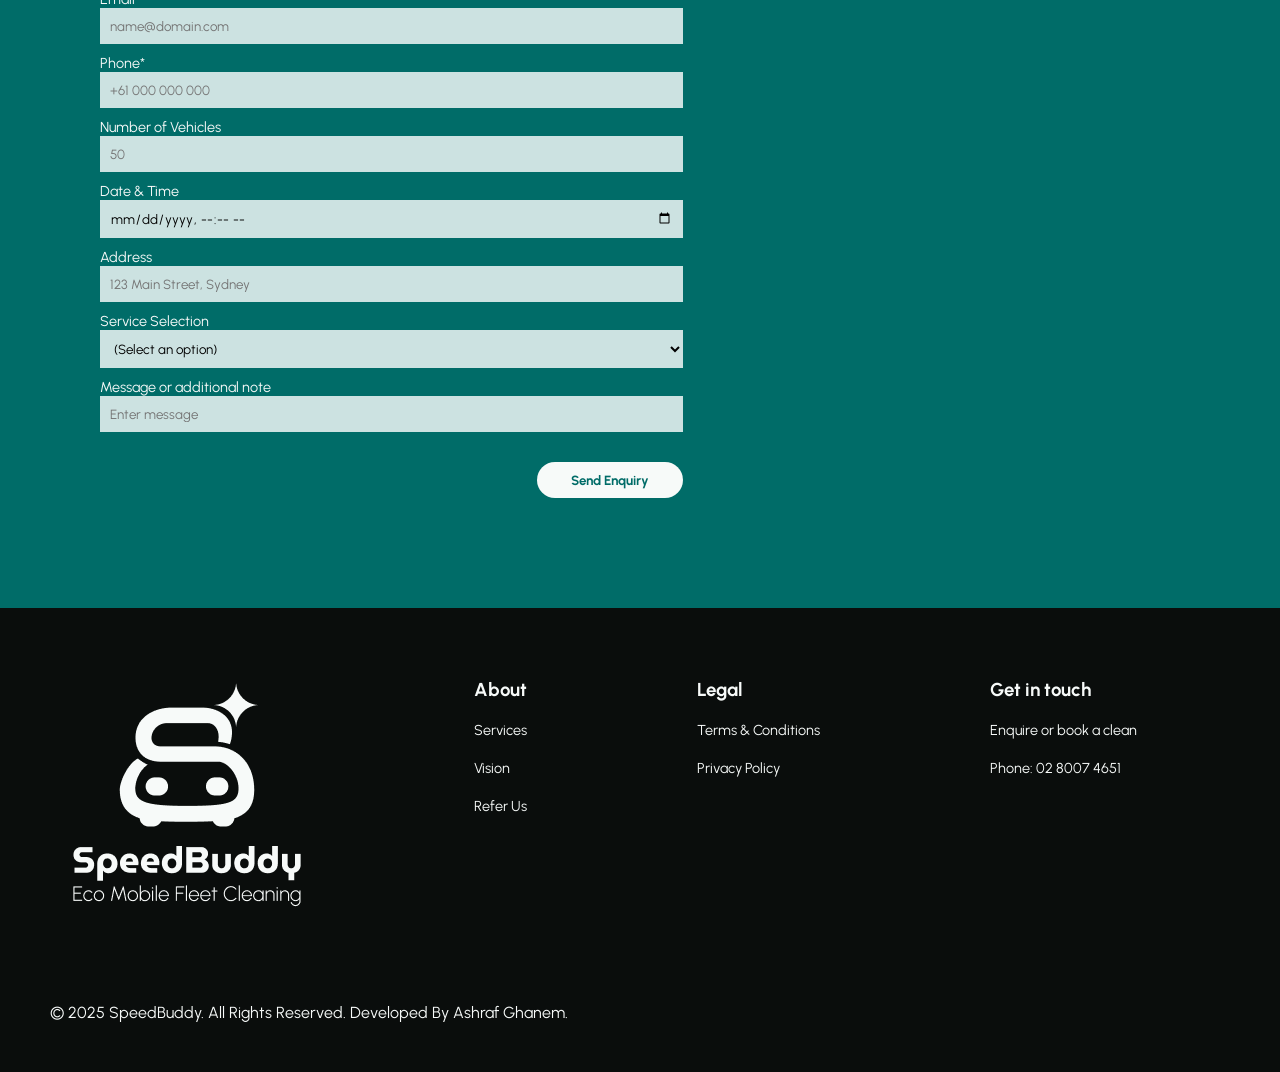
==== commit aca756b5: "update Footer" ====
--- a/index.html
+++ b/index.html
@@ -244,7 +244,7 @@
                 </ul>
             </div>
         </div>
-        <p>© 2025 SpeedBuddy. All Rights Reserved. Developed By Ashraf Sheikh Ghanem.</p>
+        <p>© 2025 SpeedBuddy. All Rights Reserved. Developed By Ashraf Ghanem.</p>
     </footer>
 </body>
 </html>
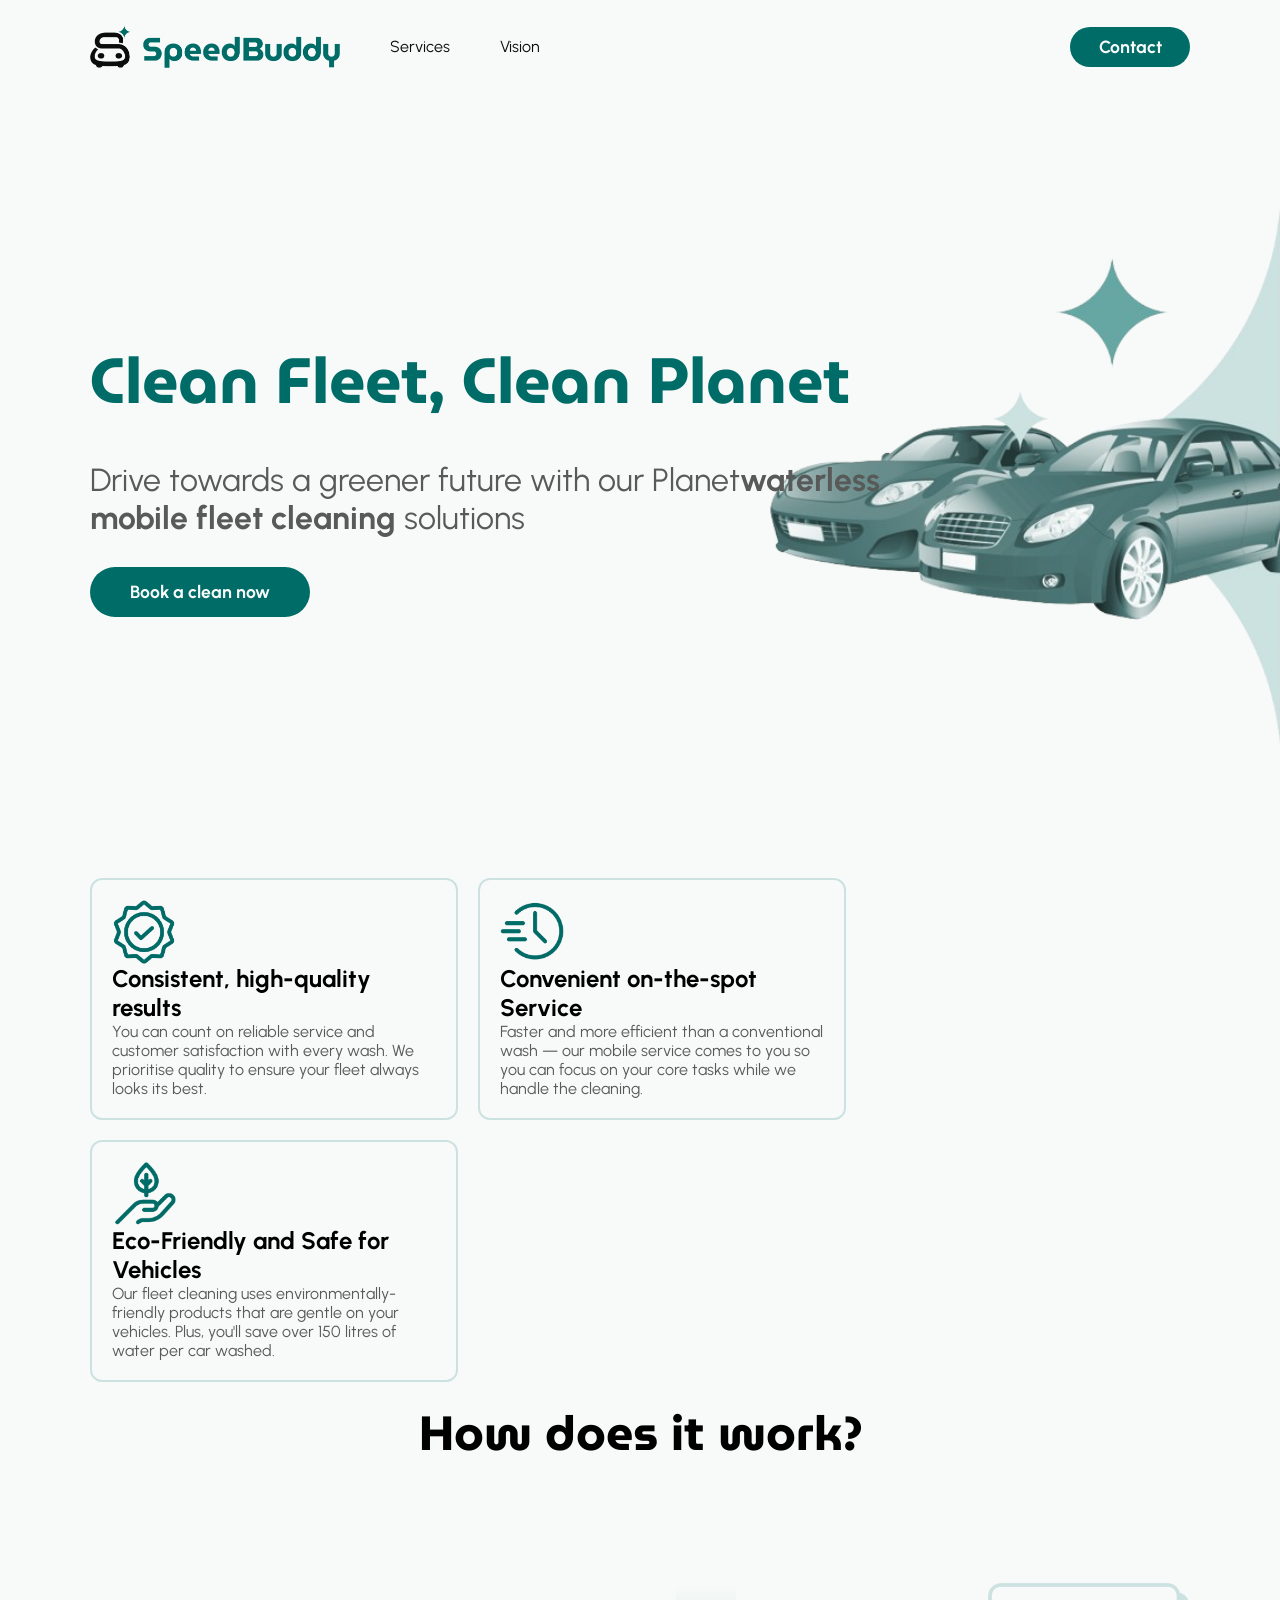
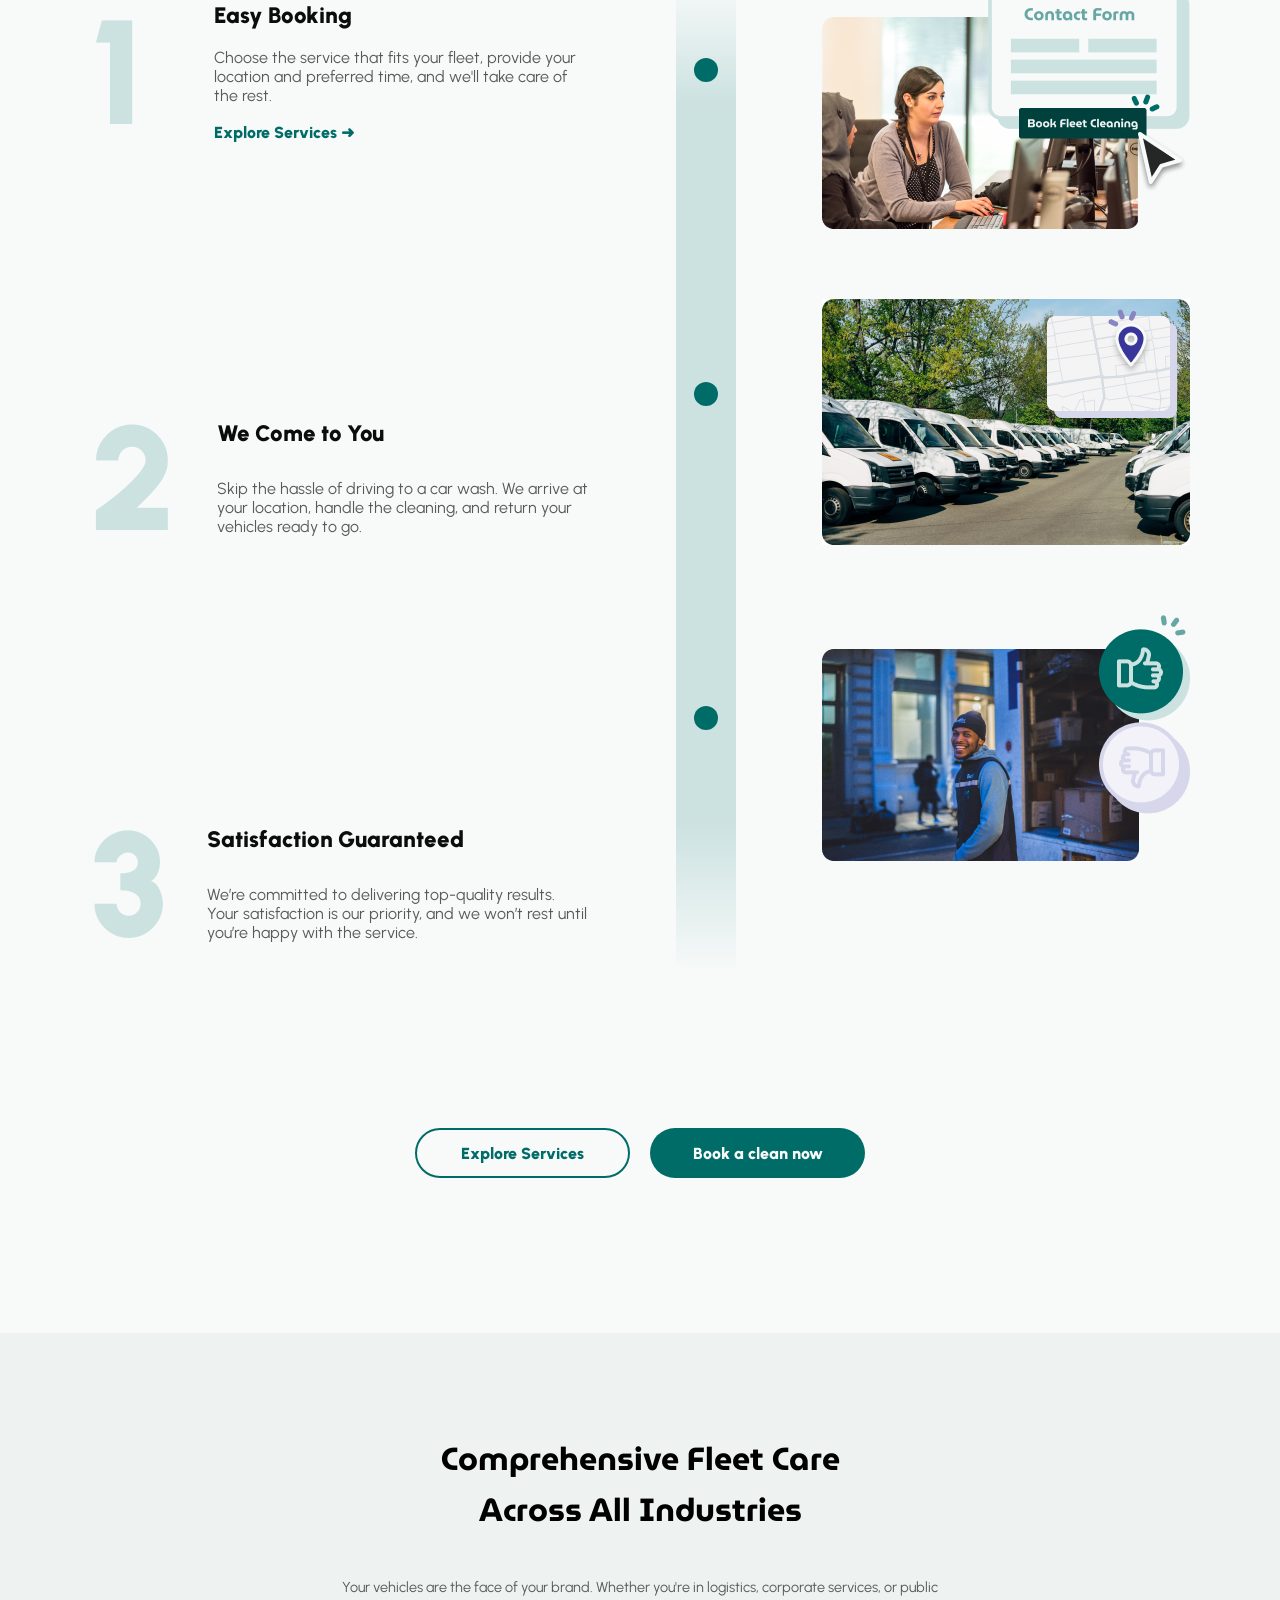
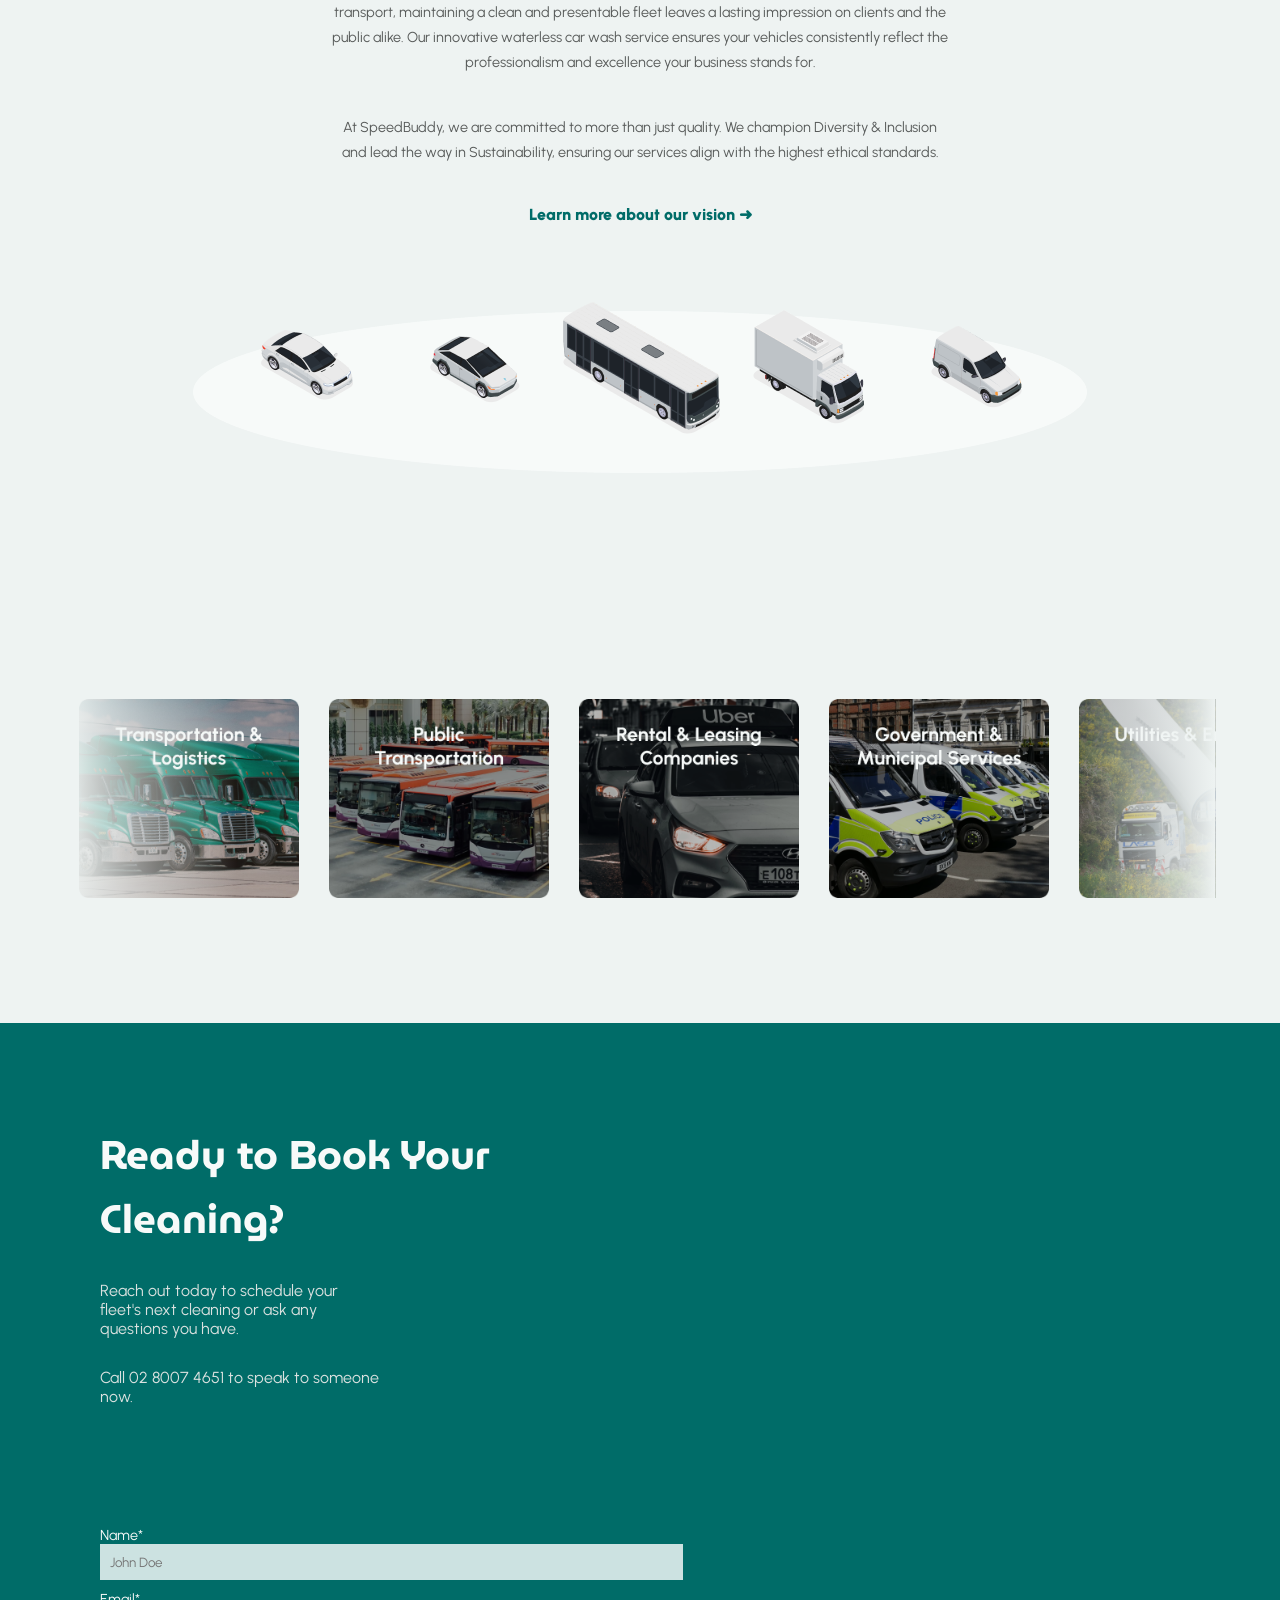
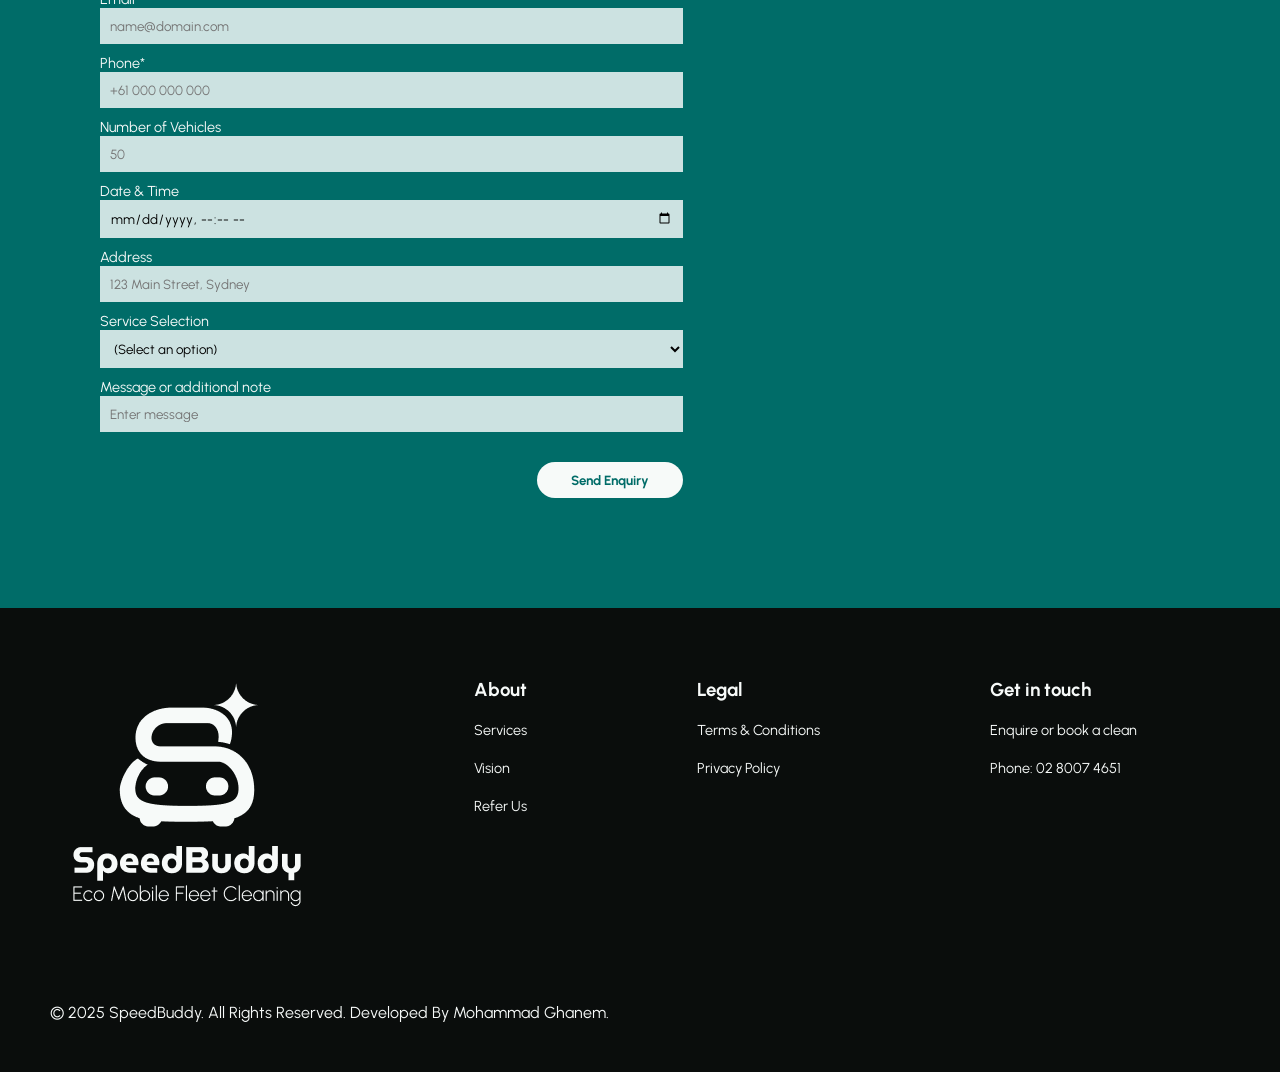
==== commit fa4166ef: "update Footer" ====
--- a/index.html
+++ b/index.html
@@ -244,7 +244,7 @@
                 </ul>
             </div>
         </div>
-        <p>© 2025 SpeedBuddy. All Rights Reserved. Developed By Ashraf Ghanem.</p>
+        <p>© 2025 SpeedBuddy. All Rights Reserved. Developed By Mohammad Ghanem.</p>
     </footer>
 </body>
 </html>
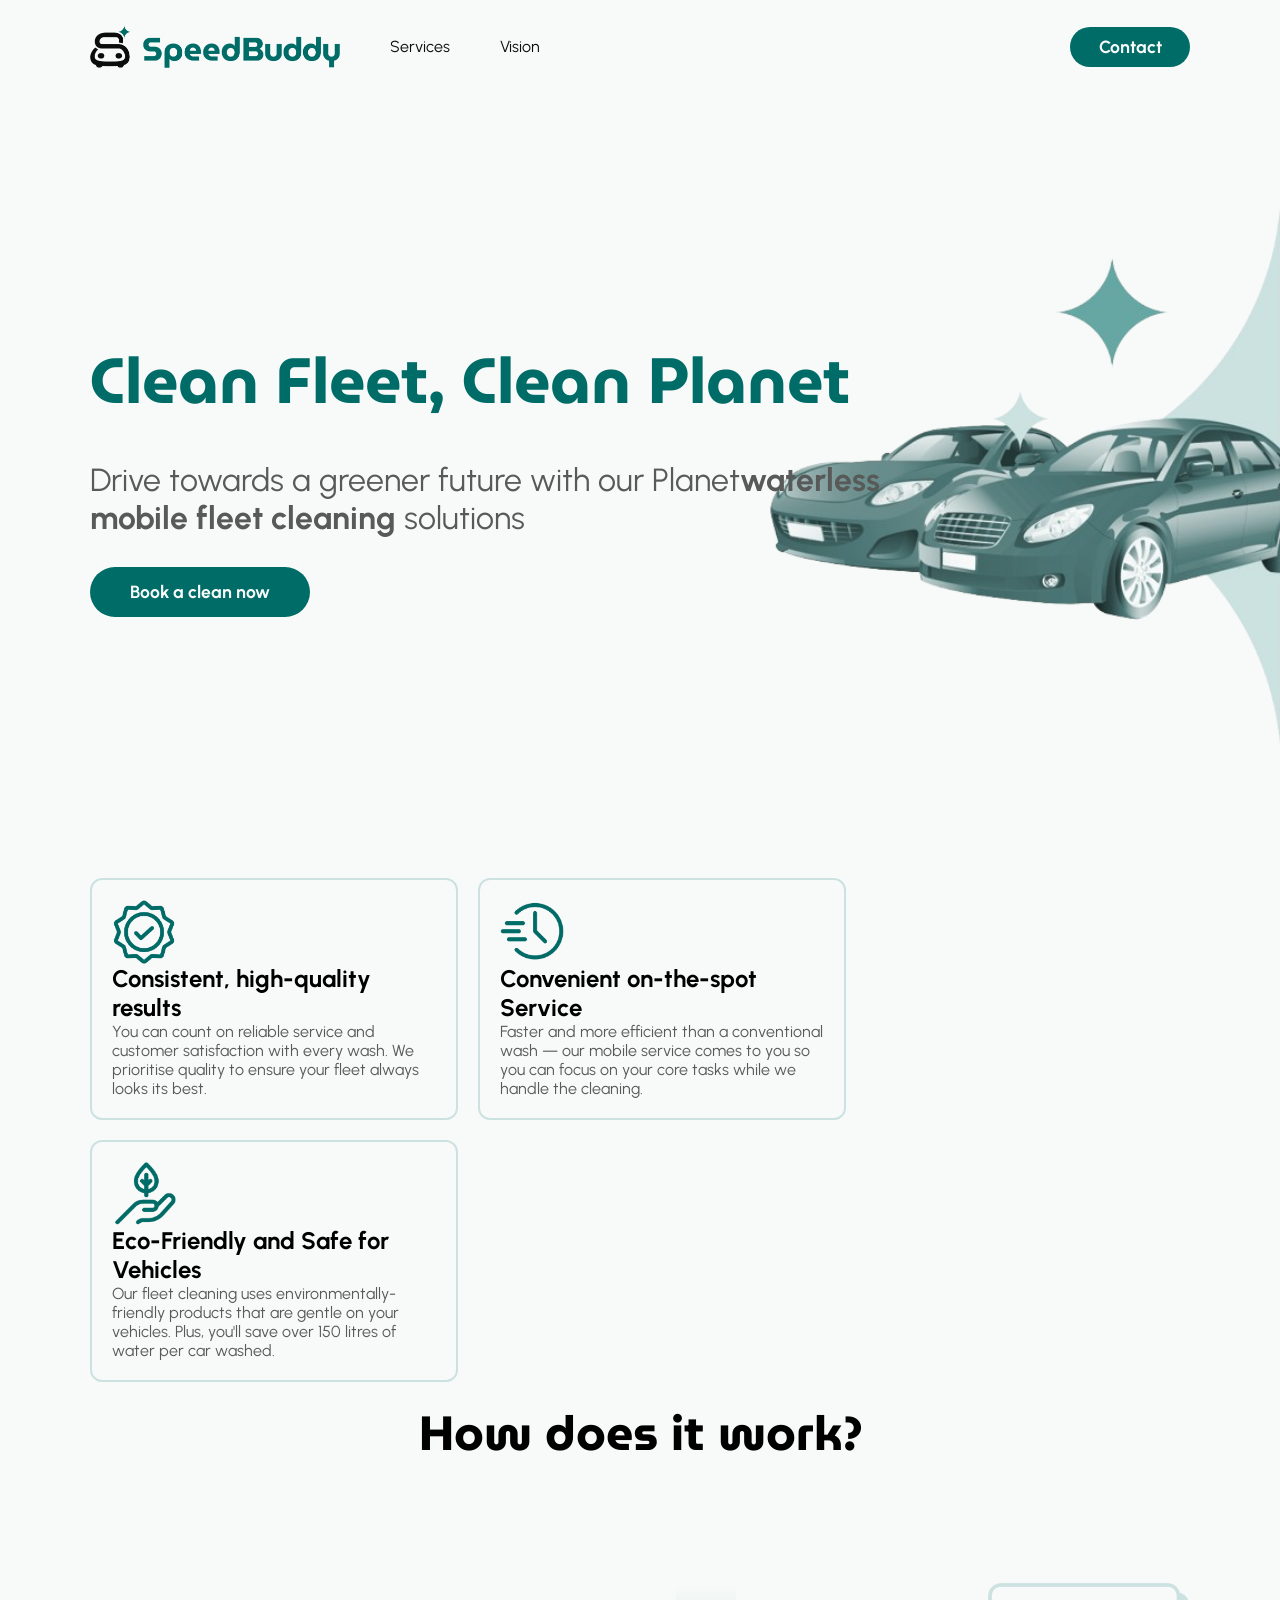
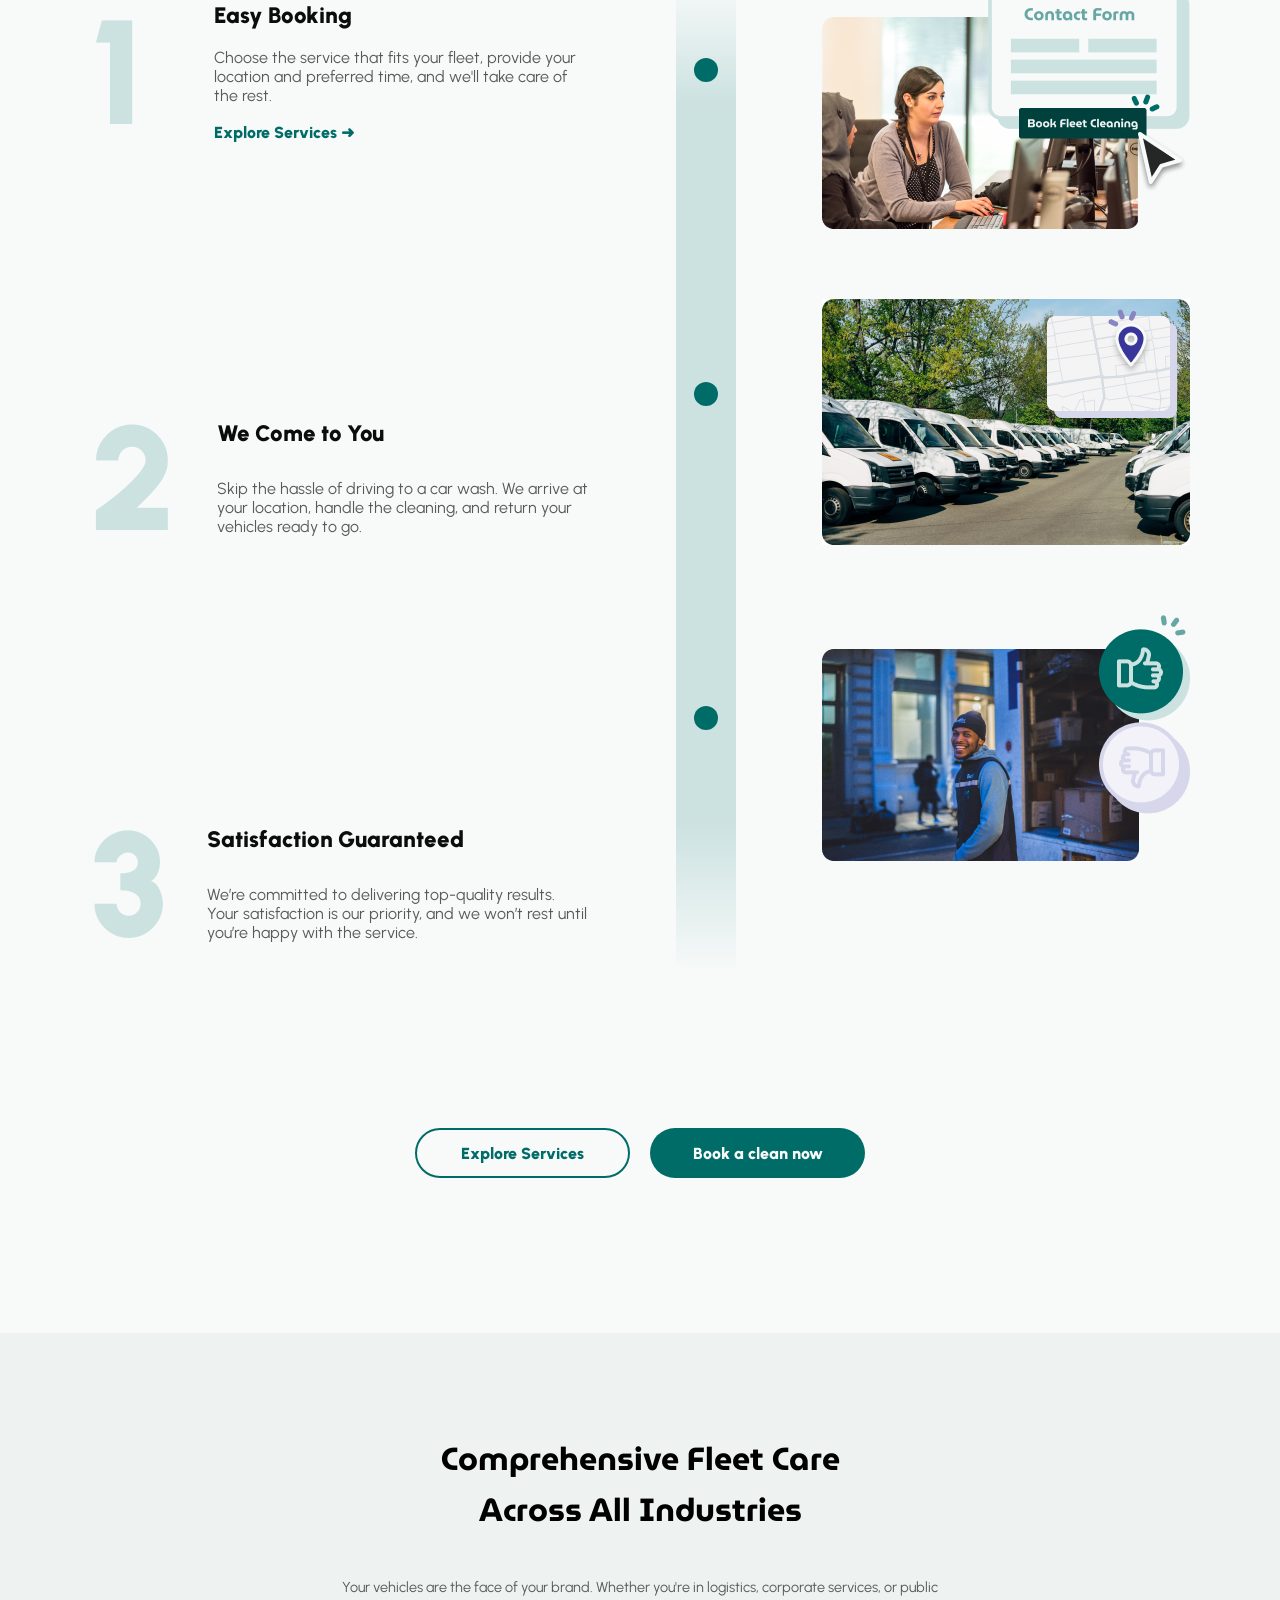
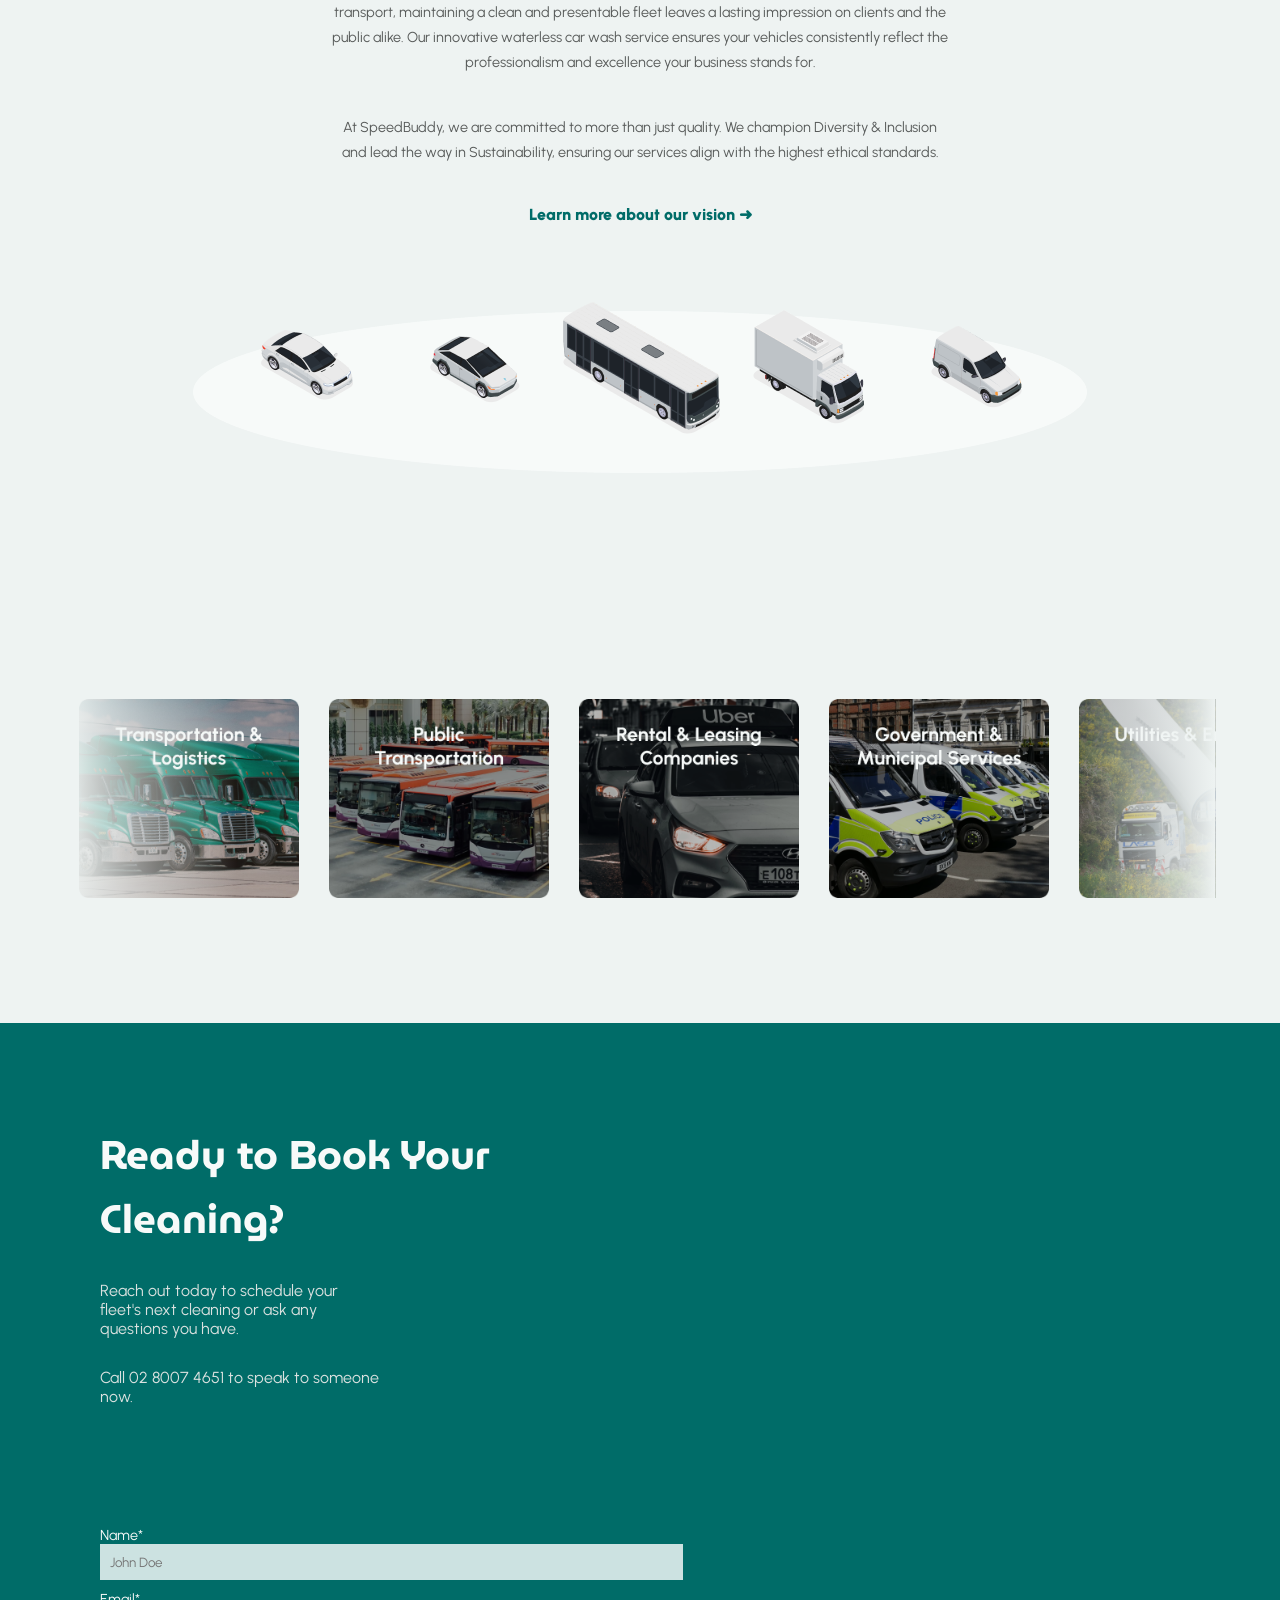
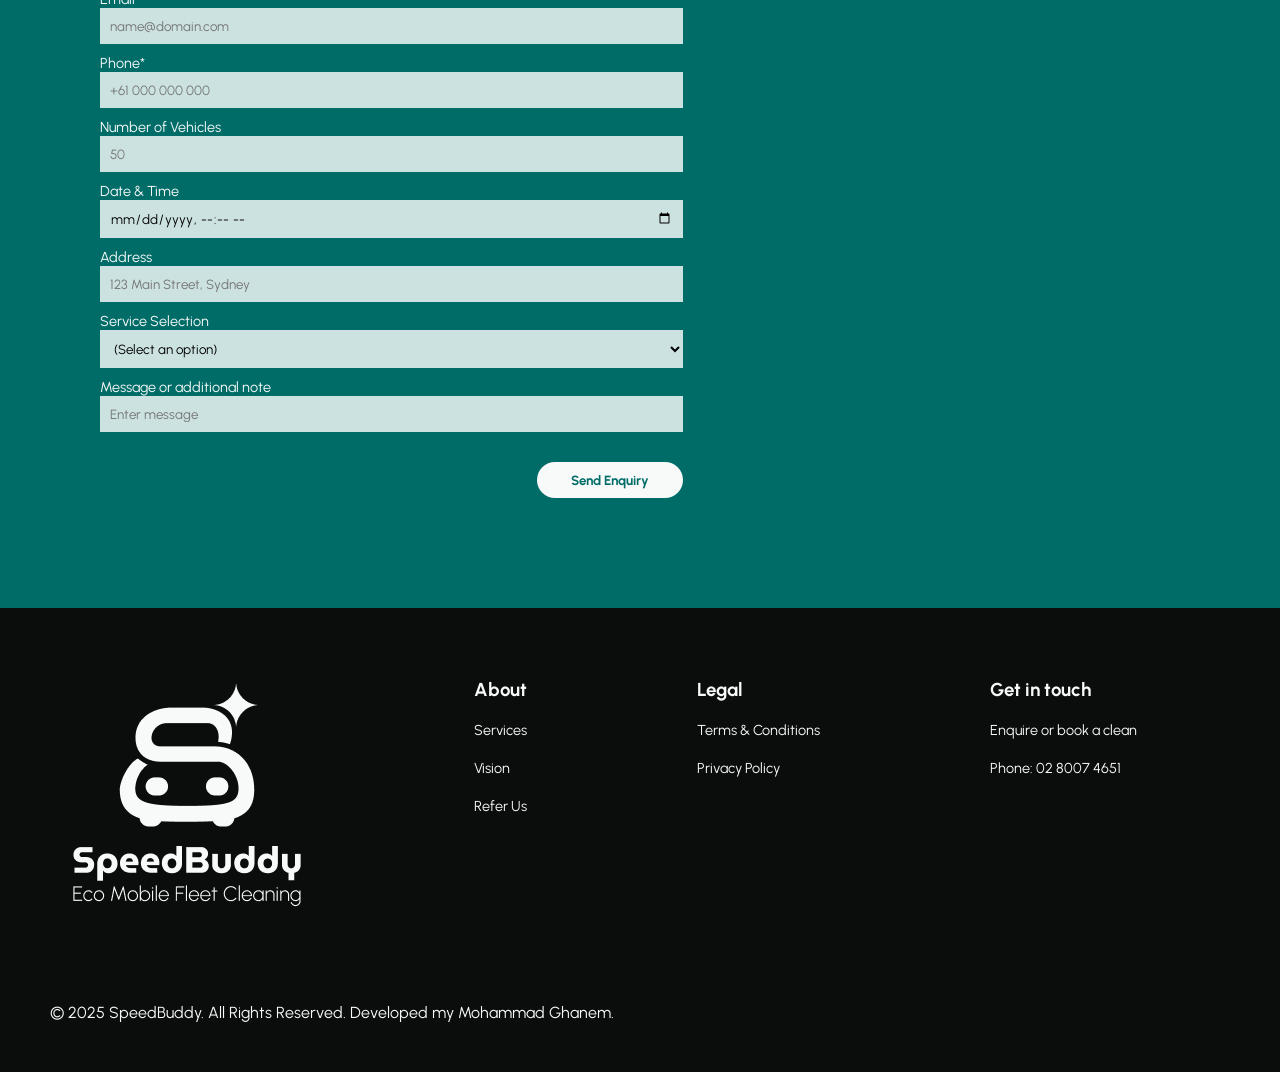
==== commit c9d86f8c: "update footer" ====
--- a/index.html
+++ b/index.html
@@ -244,7 +244,7 @@
                 </ul>
             </div>
         </div>
-        <p>© 2025 SpeedBuddy. All Rights Reserved. Developed By Mohammad Ghanem.</p>
+        <p>© 2025 SpeedBuddy. All Rights Reserved. Developed my Mohammad Ghanem.</p>
     </footer>
 </body>
 </html>
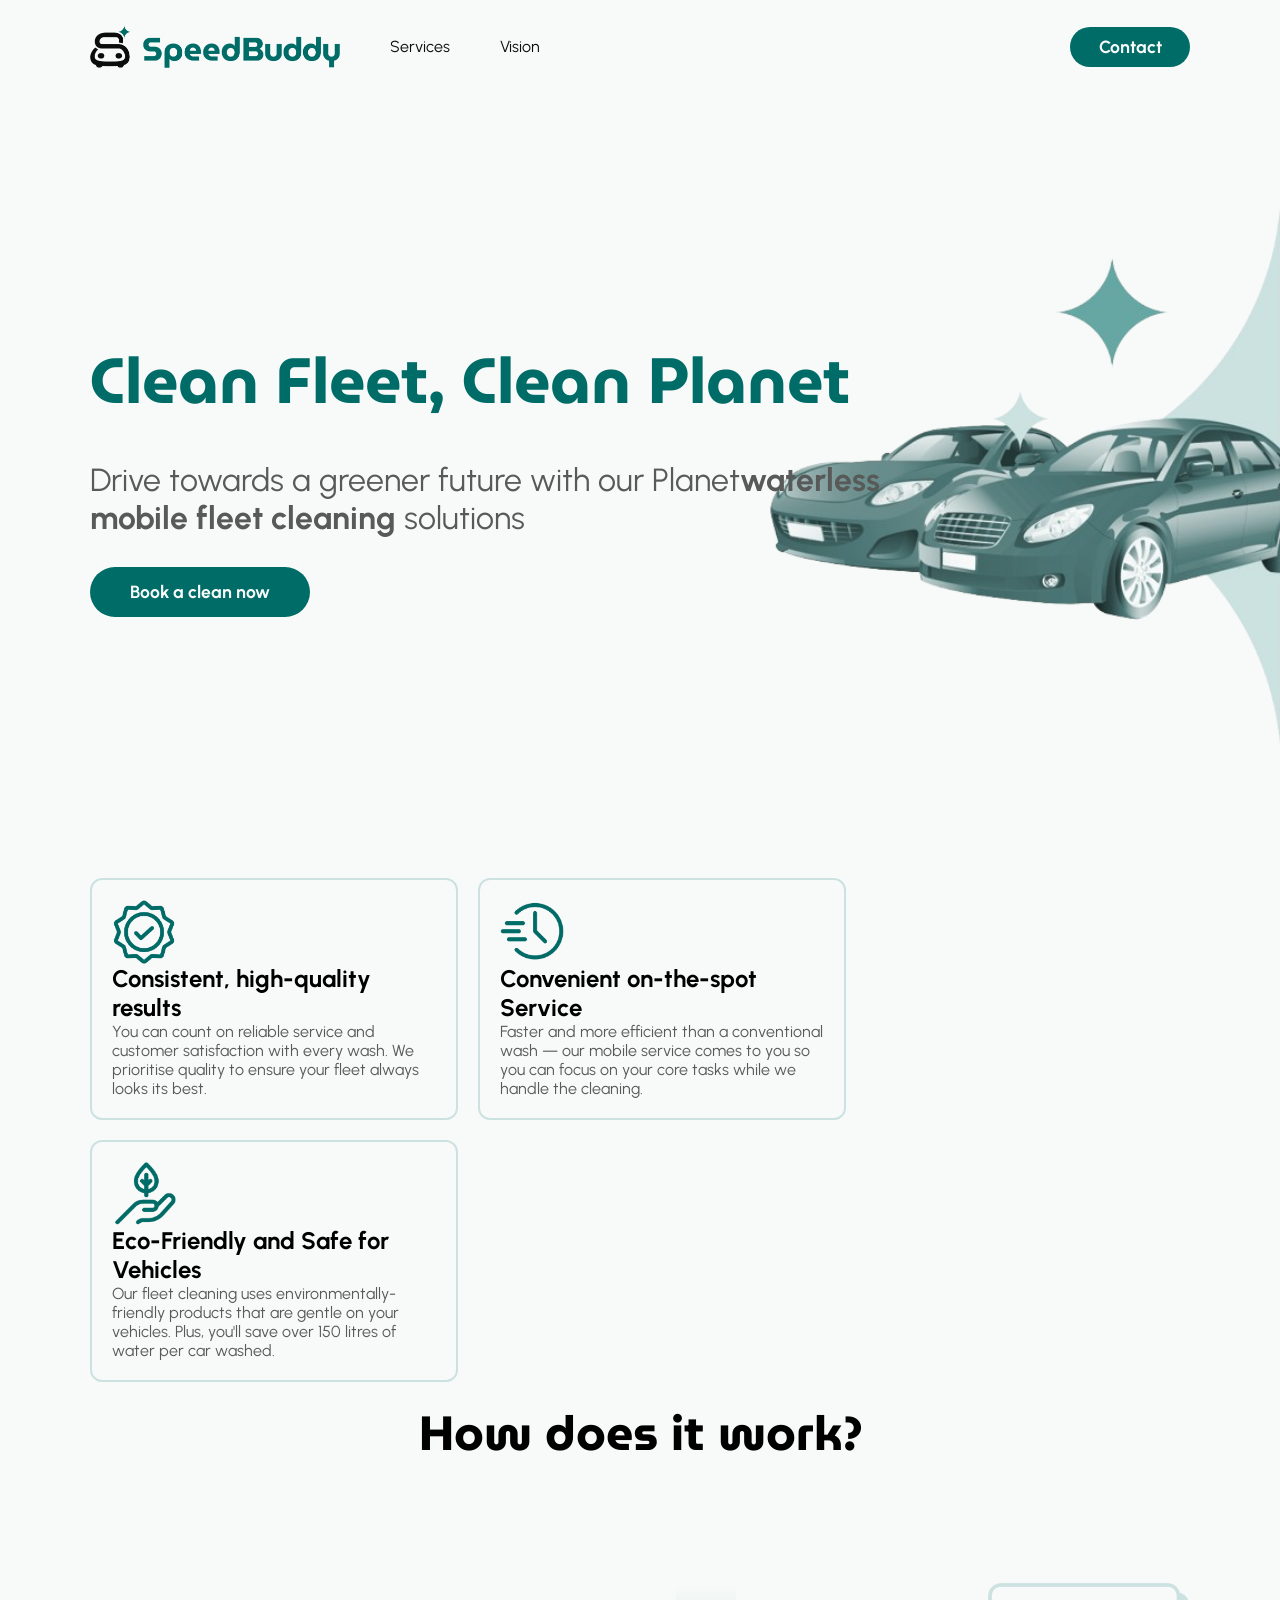
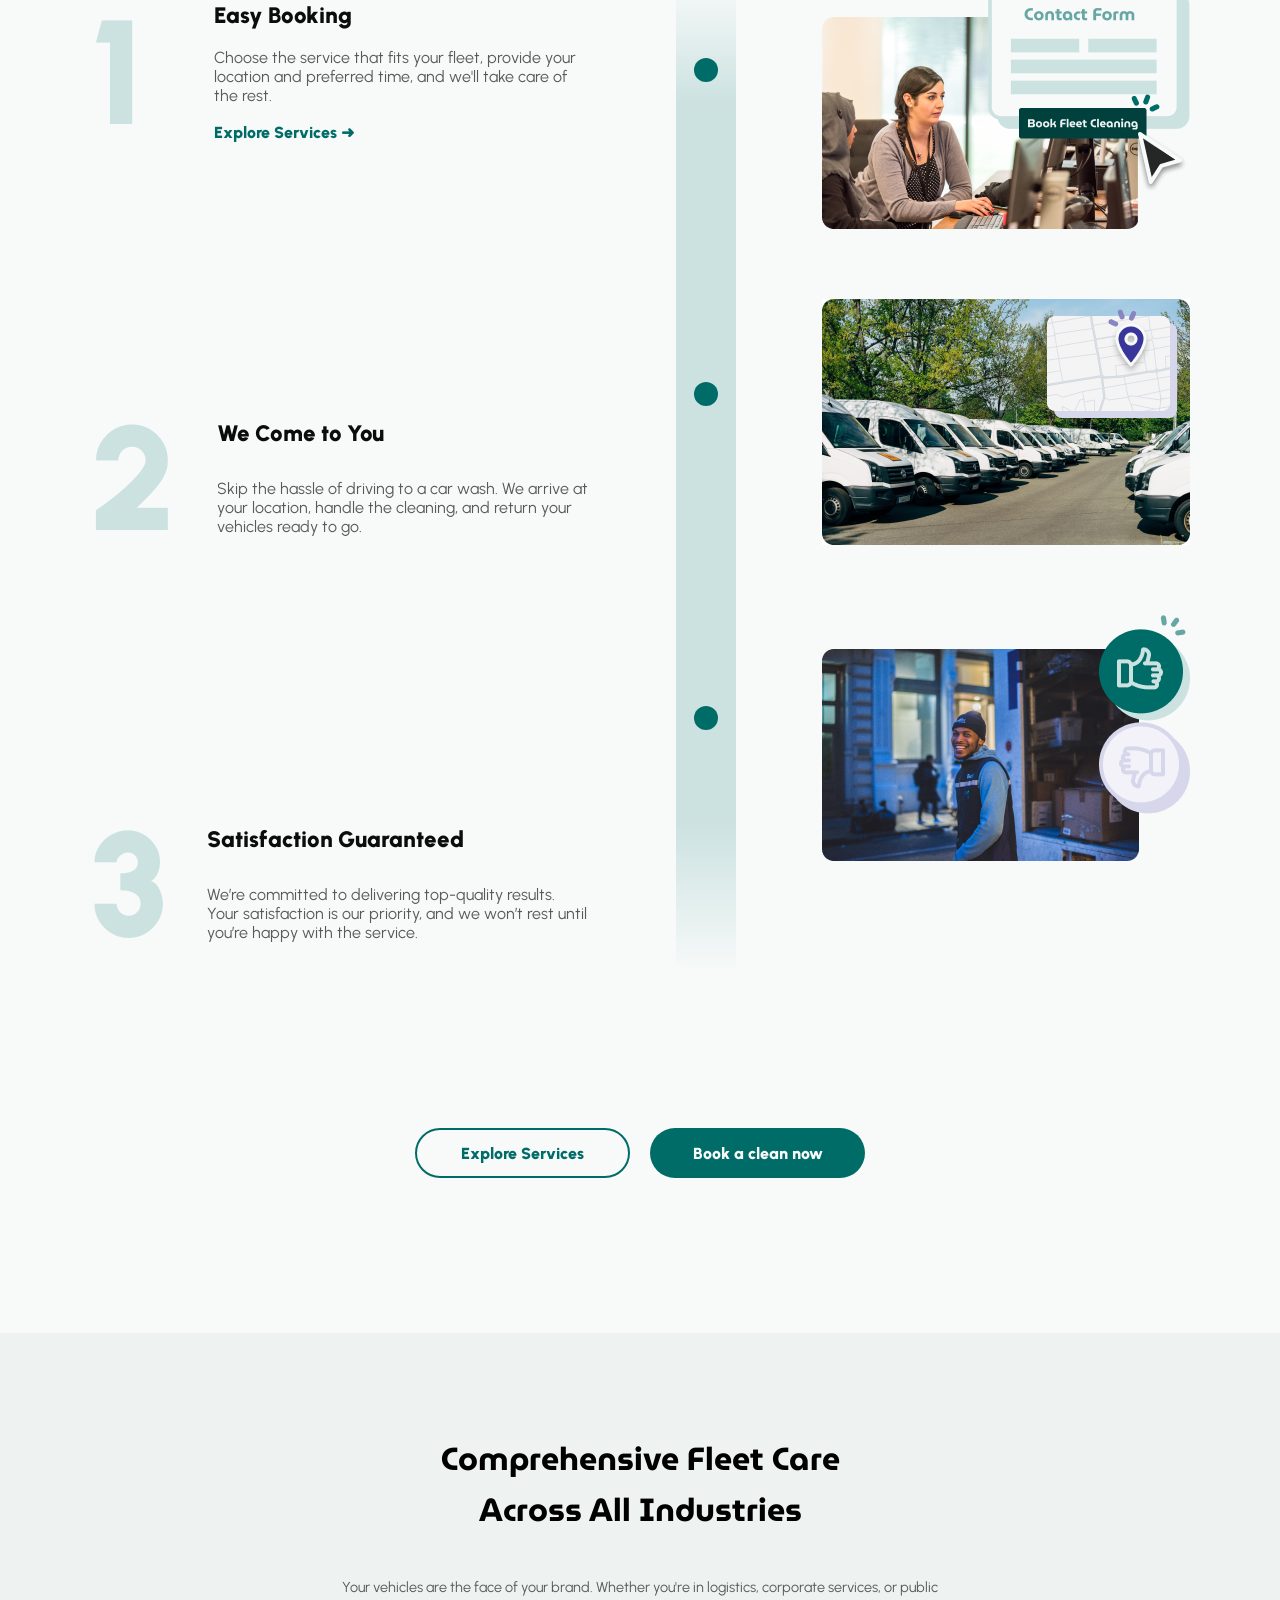
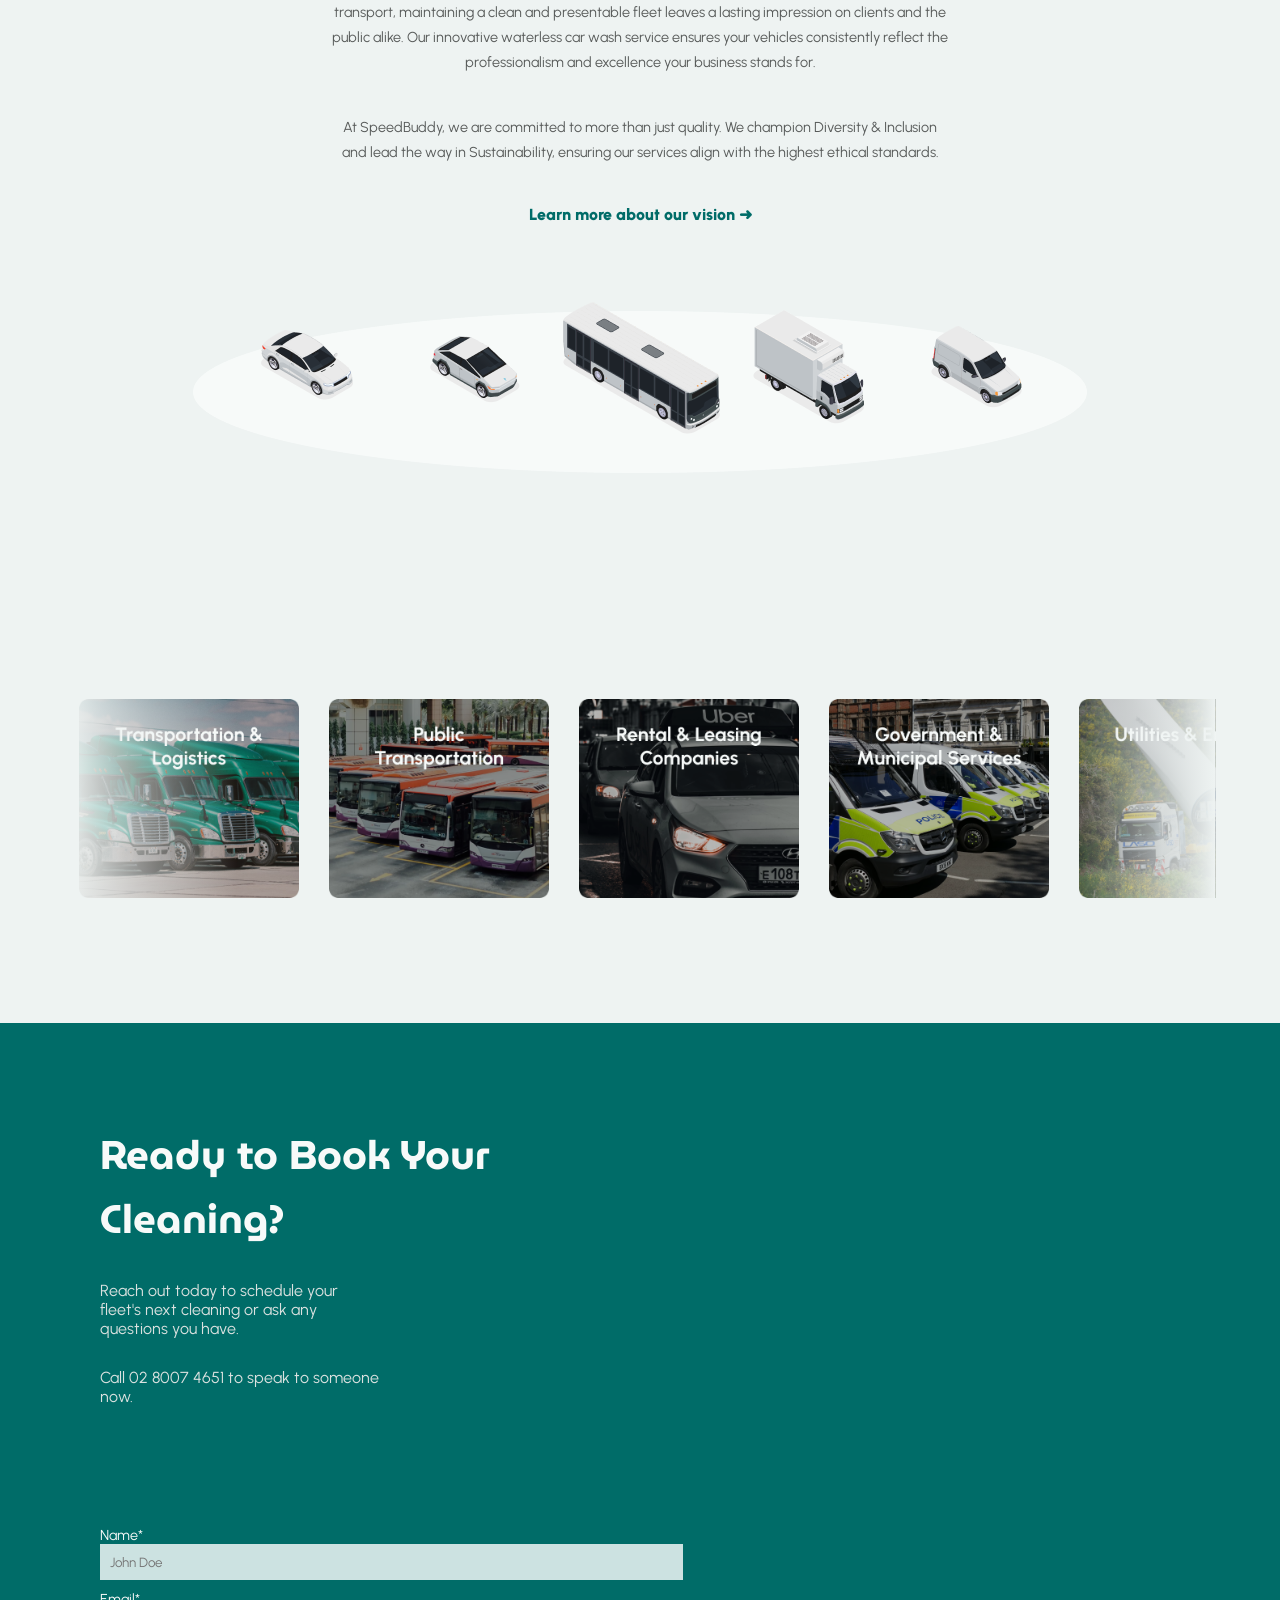
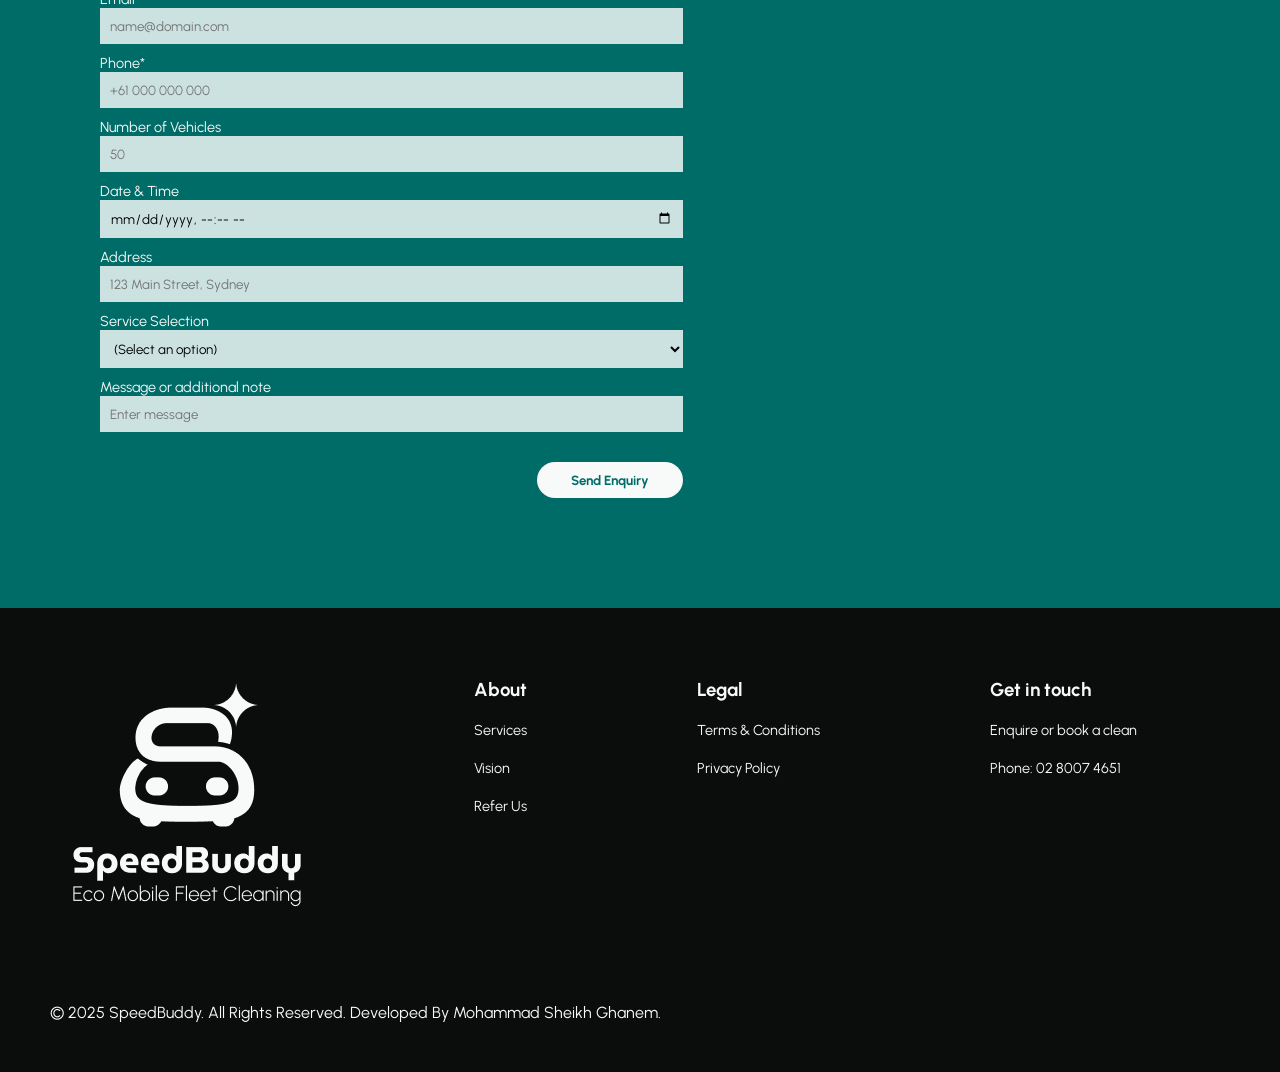
==== commit 25b58477: "update master footer" ====
--- a/index.html
+++ b/index.html
@@ -244,7 +244,7 @@
                 </ul>
             </div>
         </div>
-        <p>© 2025 SpeedBuddy. All Rights Reserved. Developed my Mohammad Ghanem.</p>
+        <p>© 2025 SpeedBuddy. All Rights Reserved. Developed By Mohammad Sheikh Ghanem.</p>
     </footer>
 </body>
 </html>
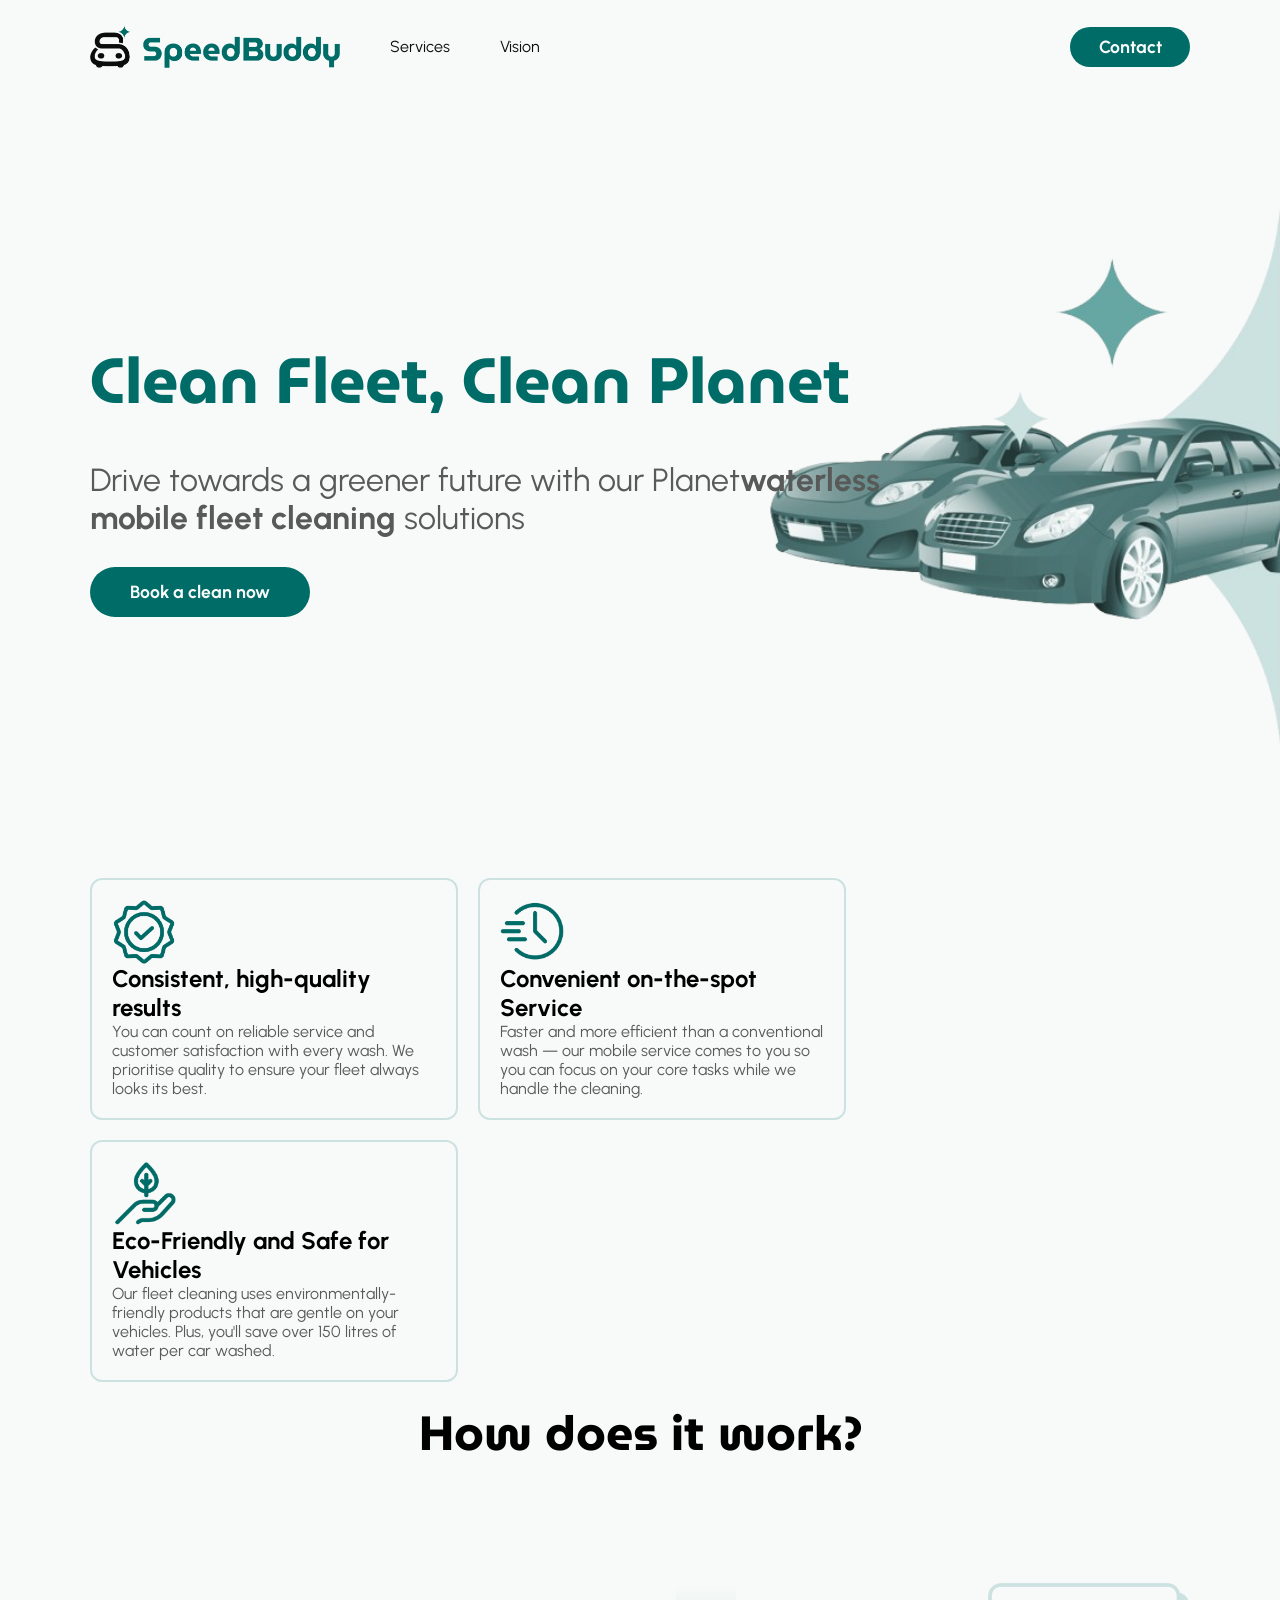
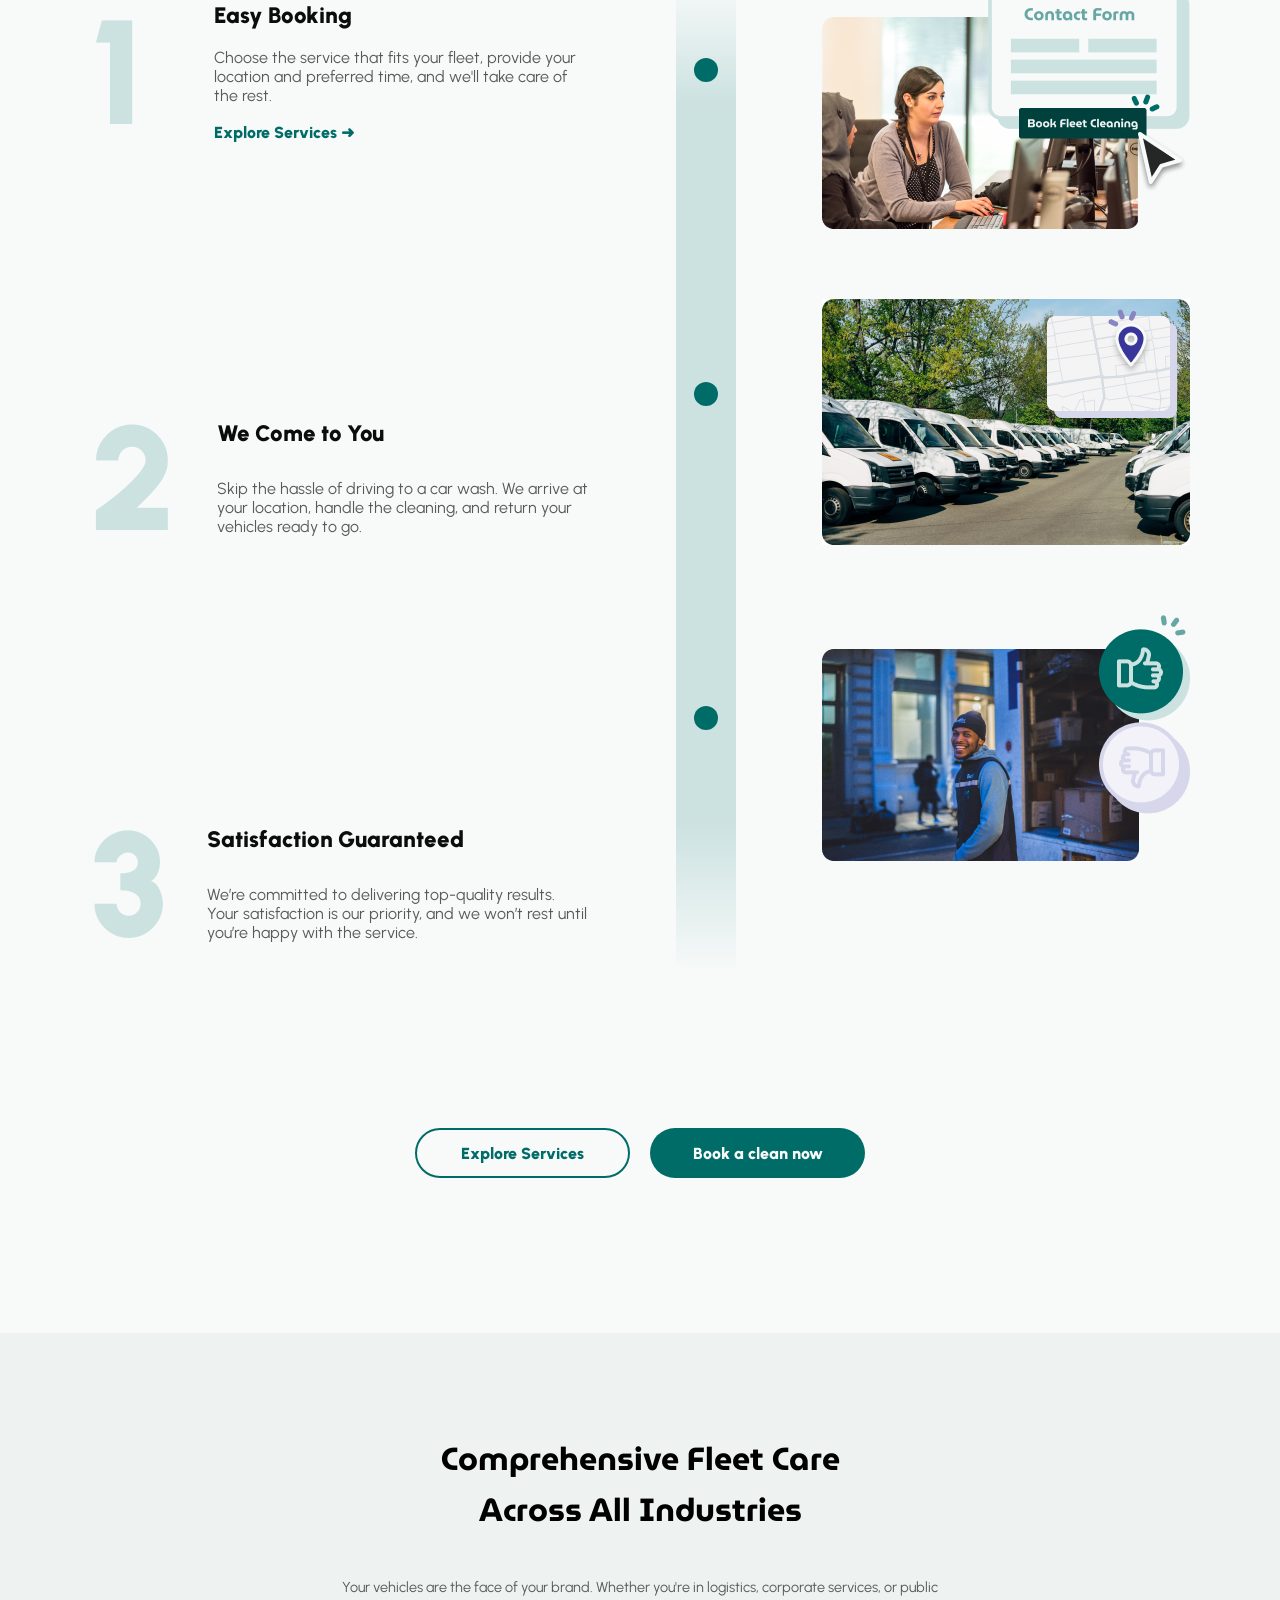
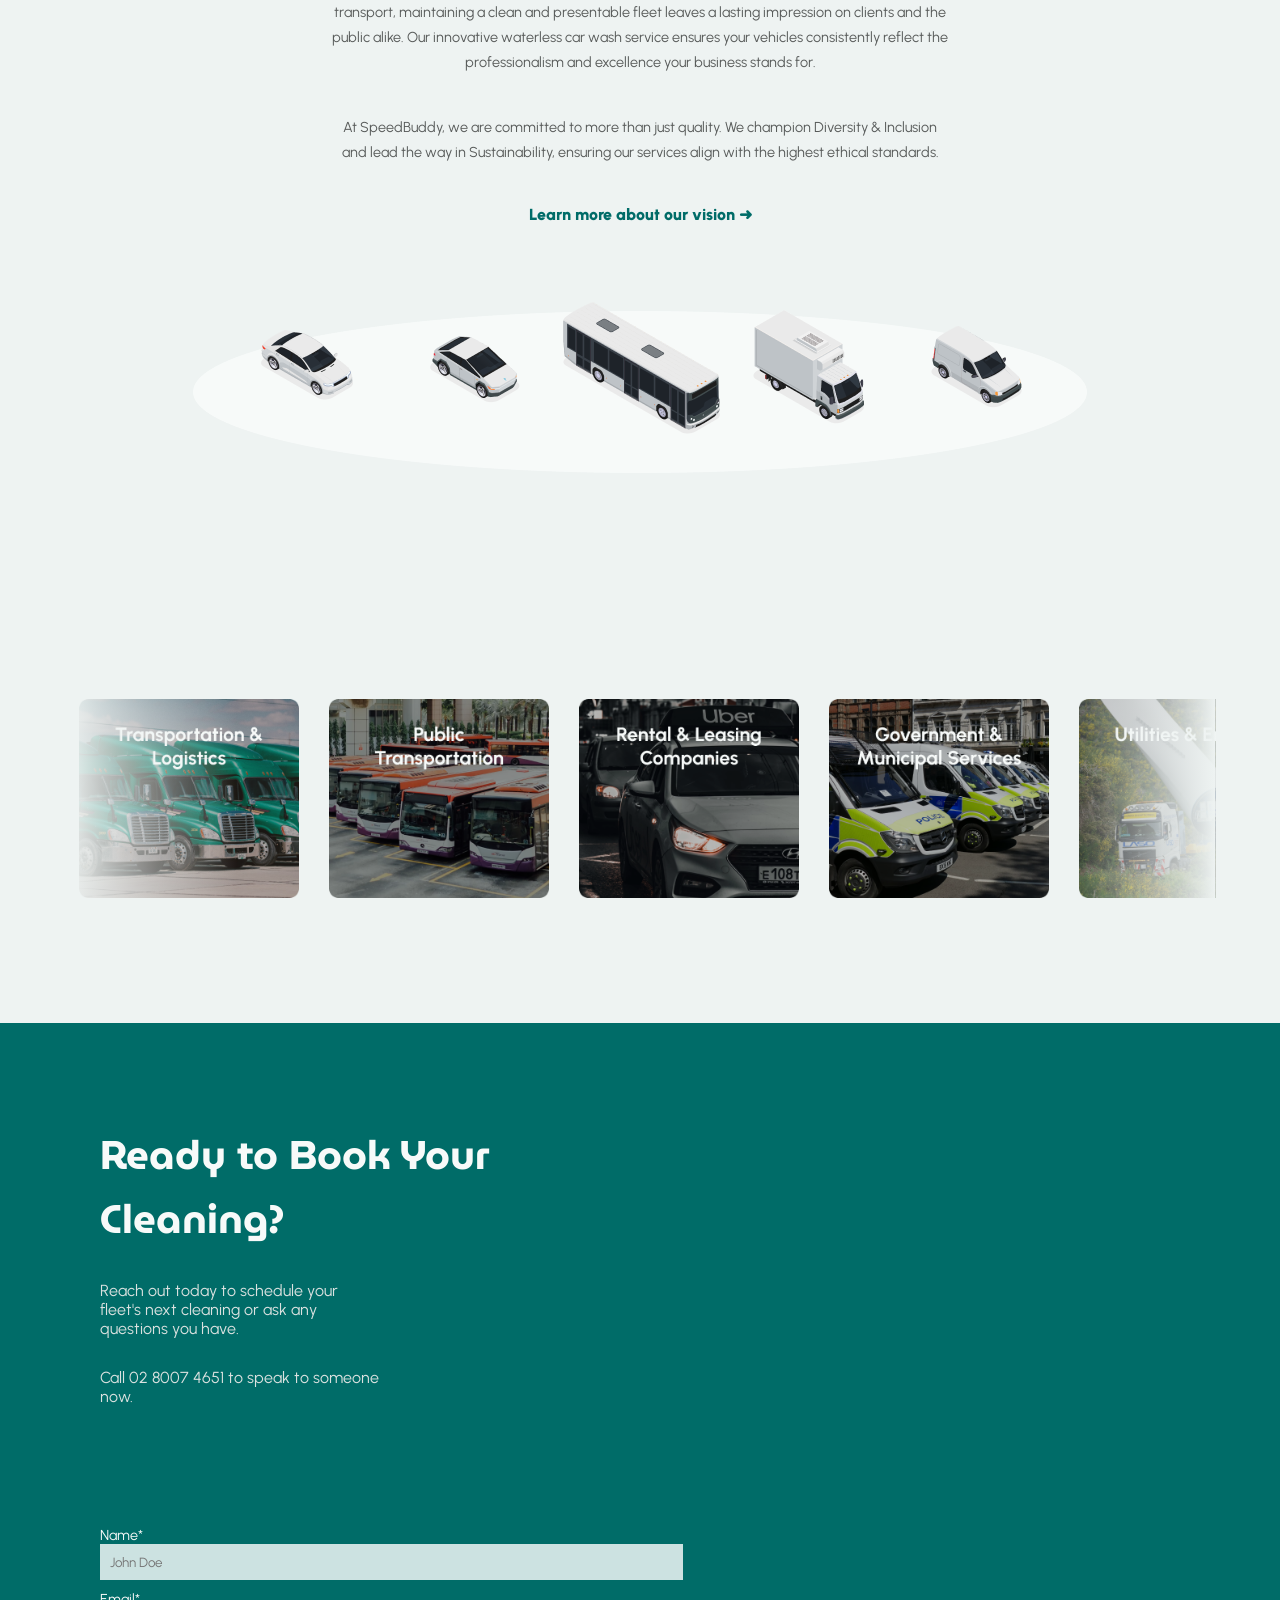
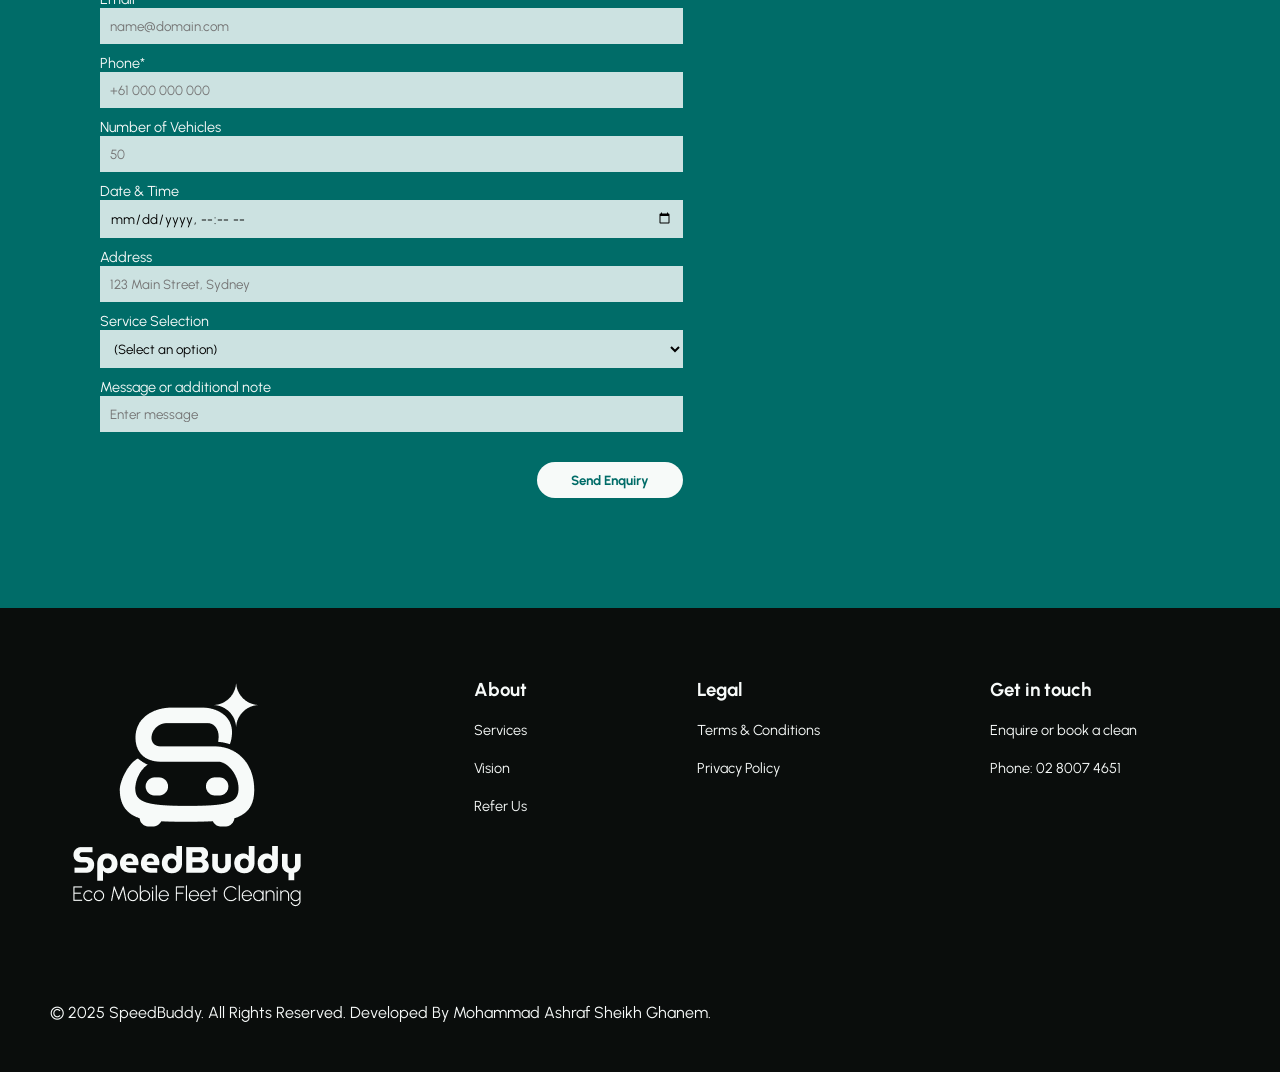
==== commit 7c1f331a: "Update index.html update copyright in footer and add Ashraf as second name" ====
--- a/index.html
+++ b/index.html
@@ -244,7 +244,9 @@
                 </ul>
             </div>
         </div>
-        <p>© 2025 SpeedBuddy. All Rights Reserved. Developed By Mohammad Sheikh Ghanem.</p>
+
+        <p>© 2025 SpeedBuddy. All Rights Reserved. Developed By Mohammad Ashraf Sheikh Ghanem.</p>
+
     </footer>
 </body>
-</html>+</html>
